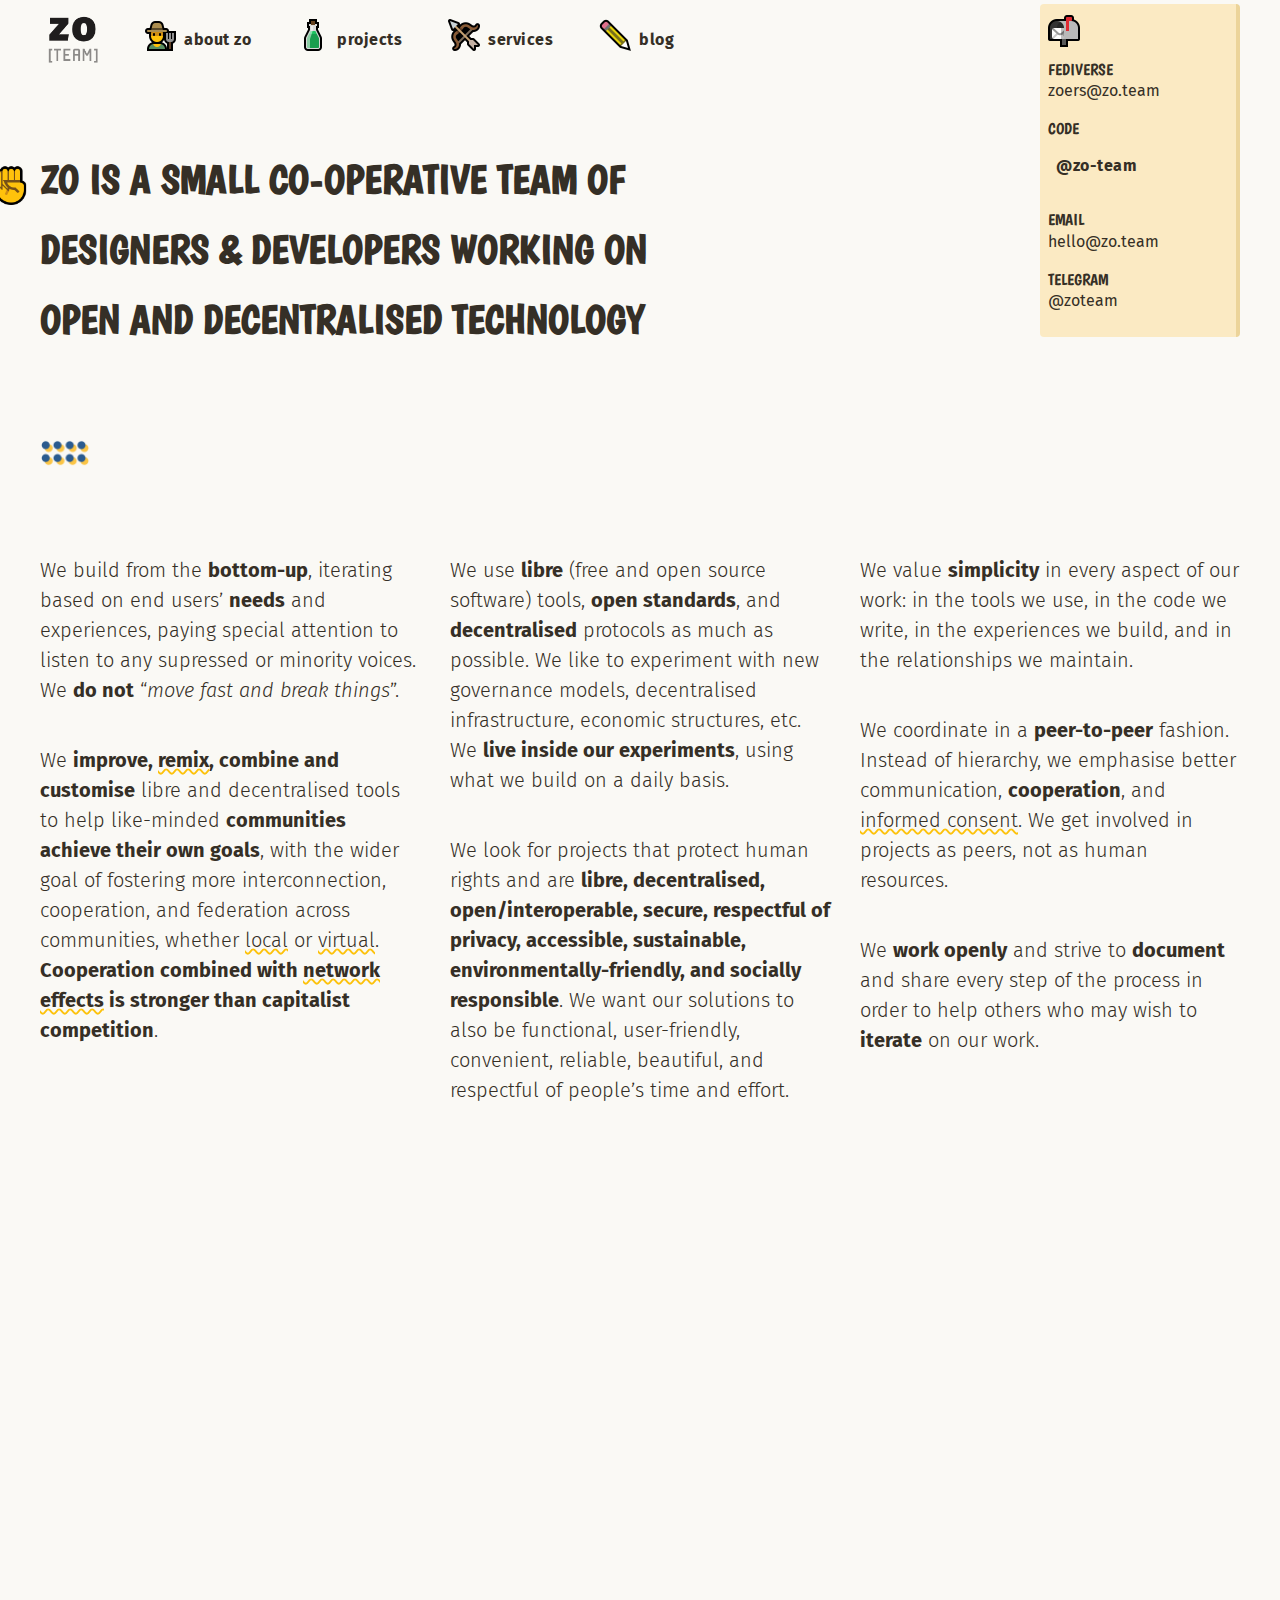
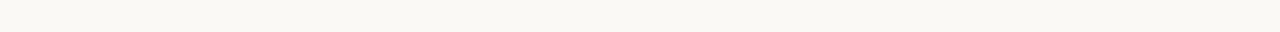
==== index.html @ 7abd65d4 "Site update" ====
<!doctype html> <head> <meta charset=utf-8> <meta content="width=device-width,initial-scale=1" name=viewport> <meta content=#333333 name=theme-color> <base href=/ > <link href=global.css rel=stylesheet> <link href=manifest.json rel=manifest> <link href=favicon.png rel=icon type=image/png> <link href="https://fonts.googleapis.com/css?family=Boogaloo&display=swap" rel=stylesheet> <link href="https://fonts.googleapis.com/css?family=Fira+Sans:400,500,700,900&display=swap" rel=stylesheet> <link href=client/main.1859973810.css rel=stylesheet><link href=client/index.71af20ab.css rel=stylesheet> <noscript id=sapper-head-start></noscript><title>zo</title><noscript id=sapper-head-end></noscript> </head> <body> <div id=sapper> <nav class=svelte-1loqx05> <ul class=svelte-1loqx05> <li class=svelte-1loqx05><a class="svelte-1loqx05 logo" href=.><img alt="zo logo" class=svelte-1loqx05 src=logo.png></a></li> <li class=svelte-1loqx05> <a class=svelte-1loqx05 href=about> <span class="svelte-1loqx05 icon"><img alt=about class=svelte-1loqx05 src=farmer.png></span>about zo</a> </li> <li class=svelte-1loqx05> <a class=svelte-1loqx05 href=projects> <span class="svelte-1loqx05 icon"><img alt=projects class=svelte-1loqx05 src=potion.png></span>projects</a> </li> <li class=svelte-1loqx05> <a class=svelte-1loqx05 href=services> <span class="svelte-1loqx05 icon"><img alt=services class=svelte-1loqx05 src=arrow.png></span>services</a> </li> <li class=svelte-1loqx05> <a class=svelte-1loqx05 href=blog rel=prefetch> <span class="svelte-1loqx05 icon"><img alt=blog class=svelte-1loqx05 src=pencil.png></span>blog</a> </li> </ul> <div class="svelte-1loqx05 contacts"> <span class="svelte-1loqx05 icon"><img alt=contacts class=svelte-1loqx05 src=mailbox.png></span> <ul class=svelte-1loqx05> <li class=svelte-1loqx05><h5 class=svelte-1loqx05>Fediverse</h5> <b>zoers@zo.team</b></li> <li class=svelte-1loqx05> <h5 class=svelte-1loqx05>code</h5> <b><a class=svelte-1loqx05 href=https://gitlab.com/zo-team>@zo-team</a></b> </li> <li class=svelte-1loqx05><h5 class=svelte-1loqx05>email</h5> <b>hello@zo.team</b></li> <li class=svelte-1loqx05><h5 class=svelte-1loqx05>telegram</h5> <b>@zoteam</b></li> </ul> </div> </nav> <main class=svelte-92lrbf> <section class="svelte-ui4ddt hero"> <span class="svelte-ui4ddt icon"> <img alt=union class=svelte-ui4ddt src=union.png> </span> <div class=tagline> <h1 class=svelte-ui4ddt>ZO is a small co-operative team of designers & developers working on open and decentralised technology</h1> <img alt=divider class="svelte-ui4ddt divider" src=points.png> </div> </section> <section class="svelte-ui4ddt about"> <div class="svelte-ui4ddt about_text"> <p class=svelte-ui4ddt>We build from the <strong class=svelte-ui4ddt>bottom-up</strong>, iterating based on end users’ <strong class=svelte-ui4ddt>needs</strong> and experiences, paying special attention to listen to any supressed or minority voices. We <strong class=svelte-ui4ddt>do not</strong> “<em>move fast and break things</em>”.</p> <p class=svelte-ui4ddt>We <strong class=svelte-ui4ddt>improve, <a class=svelte-ui4ddt href=https://en.wikipedia.org/wiki/Remix_culture rel=noopener target=_blank>remix</a>, combine and customise</strong> libre and decentralised tools to help like-minded <strong class=svelte-ui4ddt>communities achieve their own goals</strong>, with the wider goal of fostering more interconnection, cooperation, and federation across communities, whether <a class=svelte-ui4ddt href=https://en.wikipedia.org/wiki/Communalism rel=noopener target=_blank>local</a> or <a class=svelte-ui4ddt href=https://activitypub.rocks/ rel=noopener target=_blank>virtual</a>. <strong class=svelte-ui4ddt>Cooperation combined with <a class=svelte-ui4ddt href=https://en.wikipedia.org/wiki/Network_effect rel=noopener target=_blank>network effects</a> is stronger than capitalist competition</strong>.</p> <p class=svelte-ui4ddt>We use <strong class=svelte-ui4ddt>libre</strong> (free and open source software) tools, <strong class=svelte-ui4ddt>open standards</strong>, and <strong class=svelte-ui4ddt>decentralised</strong> protocols as much as possible. We like to experiment with new governance models, decentralised infrastructure, economic structures, etc. We <strong class=svelte-ui4ddt>live inside our experiments</strong>, using what we build on a daily basis.</p> <p class=svelte-ui4ddt>We look for projects that protect human rights and are <strong class=svelte-ui4ddt>libre, decentralised, open/interoperable, secure, respectful of privacy, accessible, sustainable, environmentally-friendly, and socially responsible</strong>. We want our solutions to also be functional, user-friendly, convenient, reliable, beautiful, and respectful of people’s time and effort.</p> <p class=svelte-ui4ddt>We value <strong class=svelte-ui4ddt>simplicity</strong> in every aspect of our work: in the tools we use, in the code we write, in the experiences we build, and in the relationships we maintain.</p> <p class=svelte-ui4ddt>We coordinate in a <strong class=svelte-ui4ddt>peer-to-peer</strong> fashion. Instead of hierarchy, we emphasise better communication, <strong class=svelte-ui4ddt>cooperation</strong>, and <a class=svelte-ui4ddt href=https://en.wikipedia.org/wiki/Sociocracy#Consent_governs_policy_decision_making_(principle_1) rel=noopener target=_blank>informed consent</a>. We get involved in projects as peers, not as human resources.</p> <p class=svelte-ui4ddt>We <strong class=svelte-ui4ddt>work openly</strong> and strive to <strong class=svelte-ui4ddt>document</strong> and share every step of the process in order to help others who may wish to <strong class=svelte-ui4ddt>iterate</strong> on our work.</p> </div> </section> <section> <iframe data-layers=1,2,3 data-stack-embed=true data-theme=light frameborder=0 height=500 src="https://embed.stackshare.io/stacks/embed/b2543fb22125c464941fa349e43a32?theme=light" width=100%> </iframe> </section> </main></div> <script>__SAPPER__={baseUrl:"",preloaded:[void 0,{}]};if('serviceWorker' in navigator)navigator.serviceWorker.register('/service-worker.js');(function(){try{eval("async function x(){}");var main="/client/client.d5004e6f.js"}catch(e){main="/client/legacy/client.b294ee04.js"};var s=document.createElement("script");try{new Function("if(0)import('')")();s.src=main;s.type="module";s.crossOrigin="use-credentials";}catch(e){s.src="/client/shimport@1.0.1.js";s.setAttribute("data-main",main);}document.head.appendChild(s);}());</script>
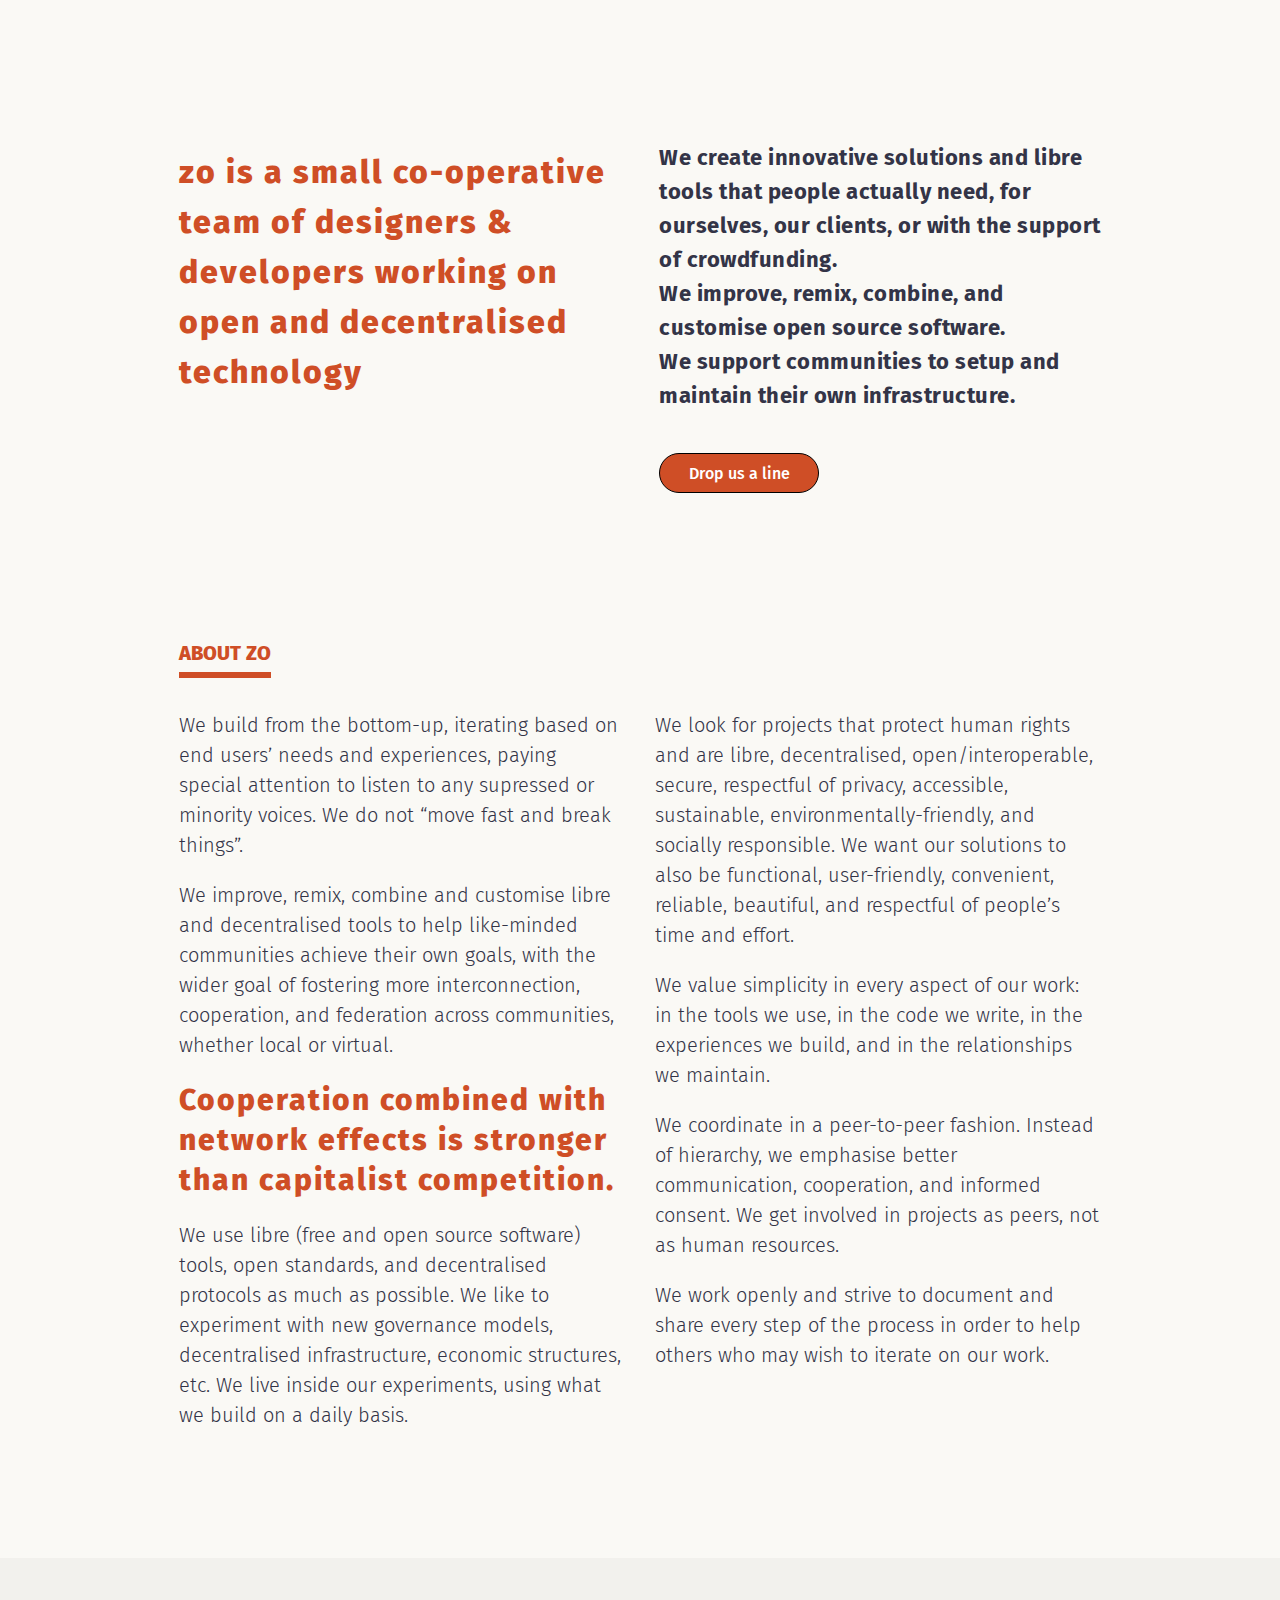
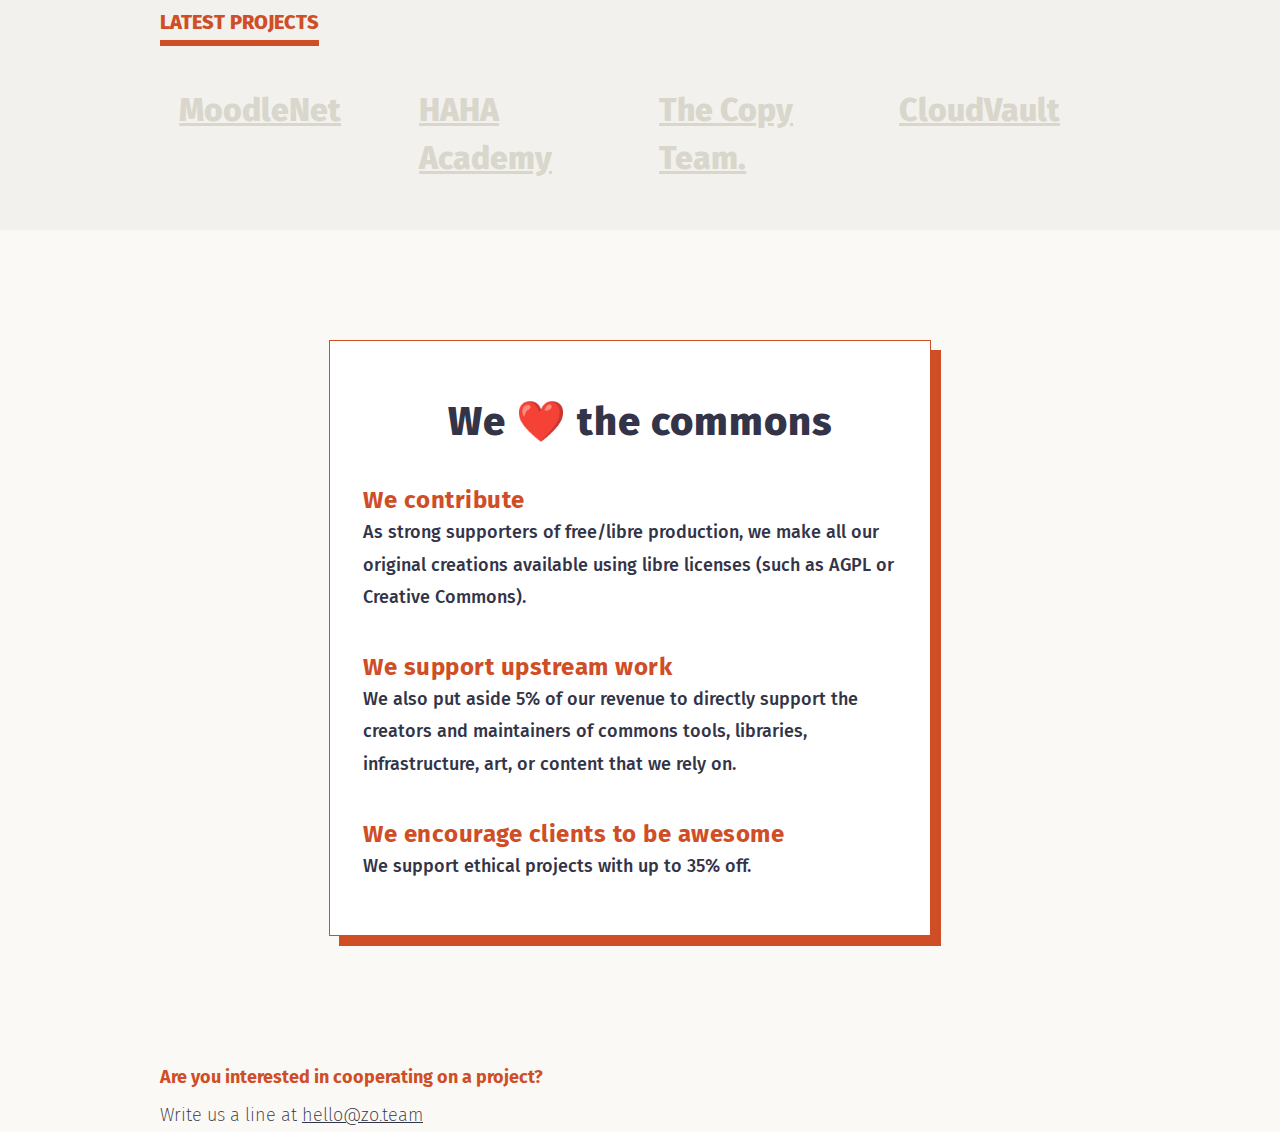
==== commit e4275d61: "Site update" ====
--- a/index.html
+++ b/index.html
@@ -1 +1 @@
-<!doctype html> <head> <meta charset=utf-8> <meta content="width=device-width,initial-scale=1" name=viewport> <meta content=#333333 name=theme-color> <base href=/ > <link href=global.css rel=stylesheet> <link href=manifest.json rel=manifest> <link href=favicon.png rel=icon type=image/png> <link href="https://fonts.googleapis.com/css?family=Boogaloo&display=swap" rel=stylesheet> <link href="https://fonts.googleapis.com/css?family=Fira+Sans:400,500,700,900&display=swap" rel=stylesheet> <link href=client/main.1859973810.css rel=stylesheet><link href=client/index.71af20ab.css rel=stylesheet> <noscript id=sapper-head-start></noscript><title>zo</title><noscript id=sapper-head-end></noscript> </head> <body> <div id=sapper> <nav class=svelte-1loqx05> <ul class=svelte-1loqx05> <li class=svelte-1loqx05><a class="svelte-1loqx05 logo" href=.><img alt="zo logo" class=svelte-1loqx05 src=logo.png></a></li> <li class=svelte-1loqx05> <a class=svelte-1loqx05 href=about> <span class="svelte-1loqx05 icon"><img alt=about class=svelte-1loqx05 src=farmer.png></span>about zo</a> </li> <li class=svelte-1loqx05> <a class=svelte-1loqx05 href=projects> <span class="svelte-1loqx05 icon"><img alt=projects class=svelte-1loqx05 src=potion.png></span>projects</a> </li> <li class=svelte-1loqx05> <a class=svelte-1loqx05 href=services> <span class="svelte-1loqx05 icon"><img alt=services class=svelte-1loqx05 src=arrow.png></span>services</a> </li> <li class=svelte-1loqx05> <a class=svelte-1loqx05 href=blog rel=prefetch> <span class="svelte-1loqx05 icon"><img alt=blog class=svelte-1loqx05 src=pencil.png></span>blog</a> </li> </ul> <div class="svelte-1loqx05 contacts"> <span class="svelte-1loqx05 icon"><img alt=contacts class=svelte-1loqx05 src=mailbox.png></span> <ul class=svelte-1loqx05> <li class=svelte-1loqx05><h5 class=svelte-1loqx05>Fediverse</h5> <b>zoers@zo.team</b></li> <li class=svelte-1loqx05> <h5 class=svelte-1loqx05>code</h5> <b><a class=svelte-1loqx05 href=https://gitlab.com/zo-team>@zo-team</a></b> </li> <li class=svelte-1loqx05><h5 class=svelte-1loqx05>email</h5> <b>hello@zo.team</b></li> <li class=svelte-1loqx05><h5 class=svelte-1loqx05>telegram</h5> <b>@zoteam</b></li> </ul> </div> </nav> <main class=svelte-92lrbf> <section class="svelte-ui4ddt hero"> <span class="svelte-ui4ddt icon"> <img alt=union class=svelte-ui4ddt src=union.png> </span> <div class=tagline> <h1 class=svelte-ui4ddt>ZO is a small co-operative team of designers & developers working on open and decentralised technology</h1> <img alt=divider class="svelte-ui4ddt divider" src=points.png> </div> </section> <section class="svelte-ui4ddt about"> <div class="svelte-ui4ddt about_text"> <p class=svelte-ui4ddt>We build from the <strong class=svelte-ui4ddt>bottom-up</strong>, iterating based on end users’ <strong class=svelte-ui4ddt>needs</strong> and experiences, paying special attention to listen to any supressed or minority voices. We <strong class=svelte-ui4ddt>do not</strong> “<em>move fast and break things</em>”.</p> <p class=svelte-ui4ddt>We <strong class=svelte-ui4ddt>improve, <a class=svelte-ui4ddt href=https://en.wikipedia.org/wiki/Remix_culture rel=noopener target=_blank>remix</a>, combine and customise</strong> libre and decentralised tools to help like-minded <strong class=svelte-ui4ddt>communities achieve their own goals</strong>, with the wider goal of fostering more interconnection, cooperation, and federation across communities, whether <a class=svelte-ui4ddt href=https://en.wikipedia.org/wiki/Communalism rel=noopener target=_blank>local</a> or <a class=svelte-ui4ddt href=https://activitypub.rocks/ rel=noopener target=_blank>virtual</a>. <strong class=svelte-ui4ddt>Cooperation combined with <a class=svelte-ui4ddt href=https://en.wikipedia.org/wiki/Network_effect rel=noopener target=_blank>network effects</a> is stronger than capitalist competition</strong>.</p> <p class=svelte-ui4ddt>We use <strong class=svelte-ui4ddt>libre</strong> (free and open source software) tools, <strong class=svelte-ui4ddt>open standards</strong>, and <strong class=svelte-ui4ddt>decentralised</strong> protocols as much as possible. We like to experiment with new governance models, decentralised infrastructure, economic structures, etc. We <strong class=svelte-ui4ddt>live inside our experiments</strong>, using what we build on a daily basis.</p> <p class=svelte-ui4ddt>We look for projects that protect human rights and are <strong class=svelte-ui4ddt>libre, decentralised, open/interoperable, secure, respectful of privacy, accessible, sustainable, environmentally-friendly, and socially responsible</strong>. We want our solutions to also be functional, user-friendly, convenient, reliable, beautiful, and respectful of people’s time and effort.</p> <p class=svelte-ui4ddt>We value <strong class=svelte-ui4ddt>simplicity</strong> in every aspect of our work: in the tools we use, in the code we write, in the experiences we build, and in the relationships we maintain.</p> <p class=svelte-ui4ddt>We coordinate in a <strong class=svelte-ui4ddt>peer-to-peer</strong> fashion. Instead of hierarchy, we emphasise better communication, <strong class=svelte-ui4ddt>cooperation</strong>, and <a class=svelte-ui4ddt href=https://en.wikipedia.org/wiki/Sociocracy#Consent_governs_policy_decision_making_(principle_1) rel=noopener target=_blank>informed consent</a>. We get involved in projects as peers, not as human resources.</p> <p class=svelte-ui4ddt>We <strong class=svelte-ui4ddt>work openly</strong> and strive to <strong class=svelte-ui4ddt>document</strong> and share every step of the process in order to help others who may wish to <strong class=svelte-ui4ddt>iterate</strong> on our work.</p> </div> </section> <section> <iframe data-layers=1,2,3 data-stack-embed=true data-theme=light frameborder=0 height=500 src="https://embed.stackshare.io/stacks/embed/b2543fb22125c464941fa349e43a32?theme=light" width=100%> </iframe> </section> </main></div> <script>__SAPPER__={baseUrl:"",preloaded:[void 0,{}]};if('serviceWorker' in navigator)navigator.serviceWorker.register('/service-worker.js');(function(){try{eval("async function x(){}");var main="/client/client.d5004e6f.js"}catch(e){main="/client/legacy/client.b294ee04.js"};var s=document.createElement("script");try{new Function("if(0)import('')")();s.src=main;s.type="module";s.crossOrigin="use-credentials";}catch(e){s.src="/client/shimport@1.0.1.js";s.setAttribute("data-main",main);}document.head.appendChild(s);}());</script> +<!doctype html> <head> <meta charset=utf-8> <meta content="width=device-width,initial-scale=1" name=viewport> <meta content=#333333 name=theme-color> <base href=/ > <link href=global.css rel=stylesheet> <link href=simple-grid.min.css rel=stylesheet> <link href=manifest.json rel=manifest> <link href=favicon.png rel=icon type=image/png> <link href="https://fonts.googleapis.com/css?family=Fira+Sans:400,500,700,900&display=swap" rel=stylesheet> <link href=client/main.4041294692.css rel=stylesheet><link href=client/index.27600cc1.css rel=stylesheet> <noscript id=sapper-head-start></noscript><title>zo</title><noscript id=sapper-head-end></noscript> </head> <body> <div id=sapper> <main class=svelte-92lrbf> <div class=container> <div class="row hero svelte-a11m2b"> <div class=col-6> <h1 class=svelte-a11m2b>zo is a small co-operative team of designers & developers working on open and decentralised technology</h1> </div> <div class=col-6> <h2 class=svelte-a11m2b>We create innovative solutions and libre tools that people actually need, for ourselves, our clients, or with the support of crowdfunding. <br> We improve, remix, combine, and customise open source software.<br> We support communities to setup and maintain their own infrastructure.</h2> <a class=svelte-a11m2b href=#footer target=blank>Drop us a line</a> </div> </div> <div class="svelte-uizthc about row"> <div class=col-12> <h4 class=svelte-uizthc>About zo</h4> <div class="svelte-uizthc about_text"> <p class=svelte-uizthc>We build from the bottom-up, iterating based on end users’ needs and experiences, paying special attention to listen to any supressed or minority voices. We do not “move fast and break things”. <p class=svelte-uizthc></p> <p class=svelte-uizthc>We improve, remix, combine and customise libre and decentralised tools to help like-minded communities achieve their own goals, with the wider goal of fostering more interconnection, cooperation, and federation across communities, whether local or virtual.</p> <strong class=svelte-uizthc>Cooperation combined with network effects is stronger than capitalist competition.</strong> <p class=svelte-uizthc>We use libre (free and open source software) tools, open standards, and decentralised protocols as much as possible. We like to experiment with new governance models, decentralised infrastructure, economic structures, etc. We live inside our experiments, using what we build on a daily basis.</p> <p class=svelte-uizthc>We look for projects that protect human rights and are libre, decentralised, open/interoperable, secure, respectful of privacy, accessible, sustainable, environmentally-friendly, and socially responsible. We want our solutions to also be functional, user-friendly, convenient, reliable, beautiful, and respectful of people’s time and effort.</p> <p class=svelte-uizthc>We value simplicity in every aspect of our work: in the tools we use, in the code we write, in the experiences we build, and in the relationships we maintain.</p> <p class=svelte-uizthc>We coordinate in a peer-to-peer fashion. Instead of hierarchy, we emphasise better communication, cooperation, and informed consent. We get involved in projects as peers, not as human resources.</p> <p class=svelte-uizthc>We work openly and strive to document and share every step of the process in order to help others who may wish to iterate on our work.</p> </div> </div> </div> </div> <div class="svelte-1s9mdju showcase"> <div class=container> <div class="row collapsed"> <h4 class=svelte-1s9mdju>Latest projects</h4> <div class=row> <div class="col-3 col-6-sm"><a class=svelte-1s9mdju href=https://new.moodle.net/ target=blank>MoodleNet</a></div> <div class="col-3 col-6-sm"><a class=svelte-1s9mdju href=https://haha.academy/ target=blank>HAHA Academy</a></div> <div class="col-3 col-6-sm"><a class=svelte-1s9mdju href=https://thecopy.team/ target=blank>The Copy Team.</a></div> <div class="col-3 col-6-sm"><a class=svelte-1s9mdju href=https://cloudvault.me/ target=blank>CloudVault</a></div> </div> </div> </div> </div> <div class=container> <div class="svelte-1hxh9yp love row"> <div class="svelte-1hxh9yp centered col-8"> <div class="svelte-1hxh9yp board"> <h2 class=svelte-1hxh9yp>We ❤️ the commons</h2> <div class="svelte-1hxh9yp contribute"> <h3 class=svelte-1hxh9yp>We contribute</h3> <p class=svelte-1hxh9yp>As strong supporters of free/libre production, we make all our original creations available using libre licenses (such as AGPL or Creative Commons).</p> <h3 class=svelte-1hxh9yp>We support upstream work</h3> <p class=svelte-1hxh9yp>We also put aside 5% of our revenue to directly support the creators and maintainers of commons tools, libraries, infrastructure, art, or content that we rely on.</p> <h3 class=svelte-1hxh9yp>We encourage clients to be awesome</h3> <p class=svelte-1hxh9yp>We support ethical projects with up to 35% off.</p> </div> </div> </div> </div> <div class="svelte-14q6k76 footer" id=footer> <div class=row> <h3 class=svelte-14q6k76>Are you interested in cooperating on a project?</h3> <p class=svelte-14q6k76>Write us a line at <u>hello@zo.team</u></p> </div> </div> </div> </main></div> <script>__SAPPER__={baseUrl:"",preloaded:[void 0,{}]};if('serviceWorker' in navigator)navigator.serviceWorker.register('/service-worker.js');(function(){try{eval("async function x(){}");var main="/client/client.b675b71f.js"}catch(e){main="/client/legacy/client.925f2b74.js"};var s=document.createElement("script");try{new Function("if(0)import('')")();s.src=main;s.type="module";s.crossOrigin="use-credentials";}catch(e){s.src="/client/shimport@1.0.1.js";s.setAttribute("data-main",main);}document.head.appendChild(s);}());</script> 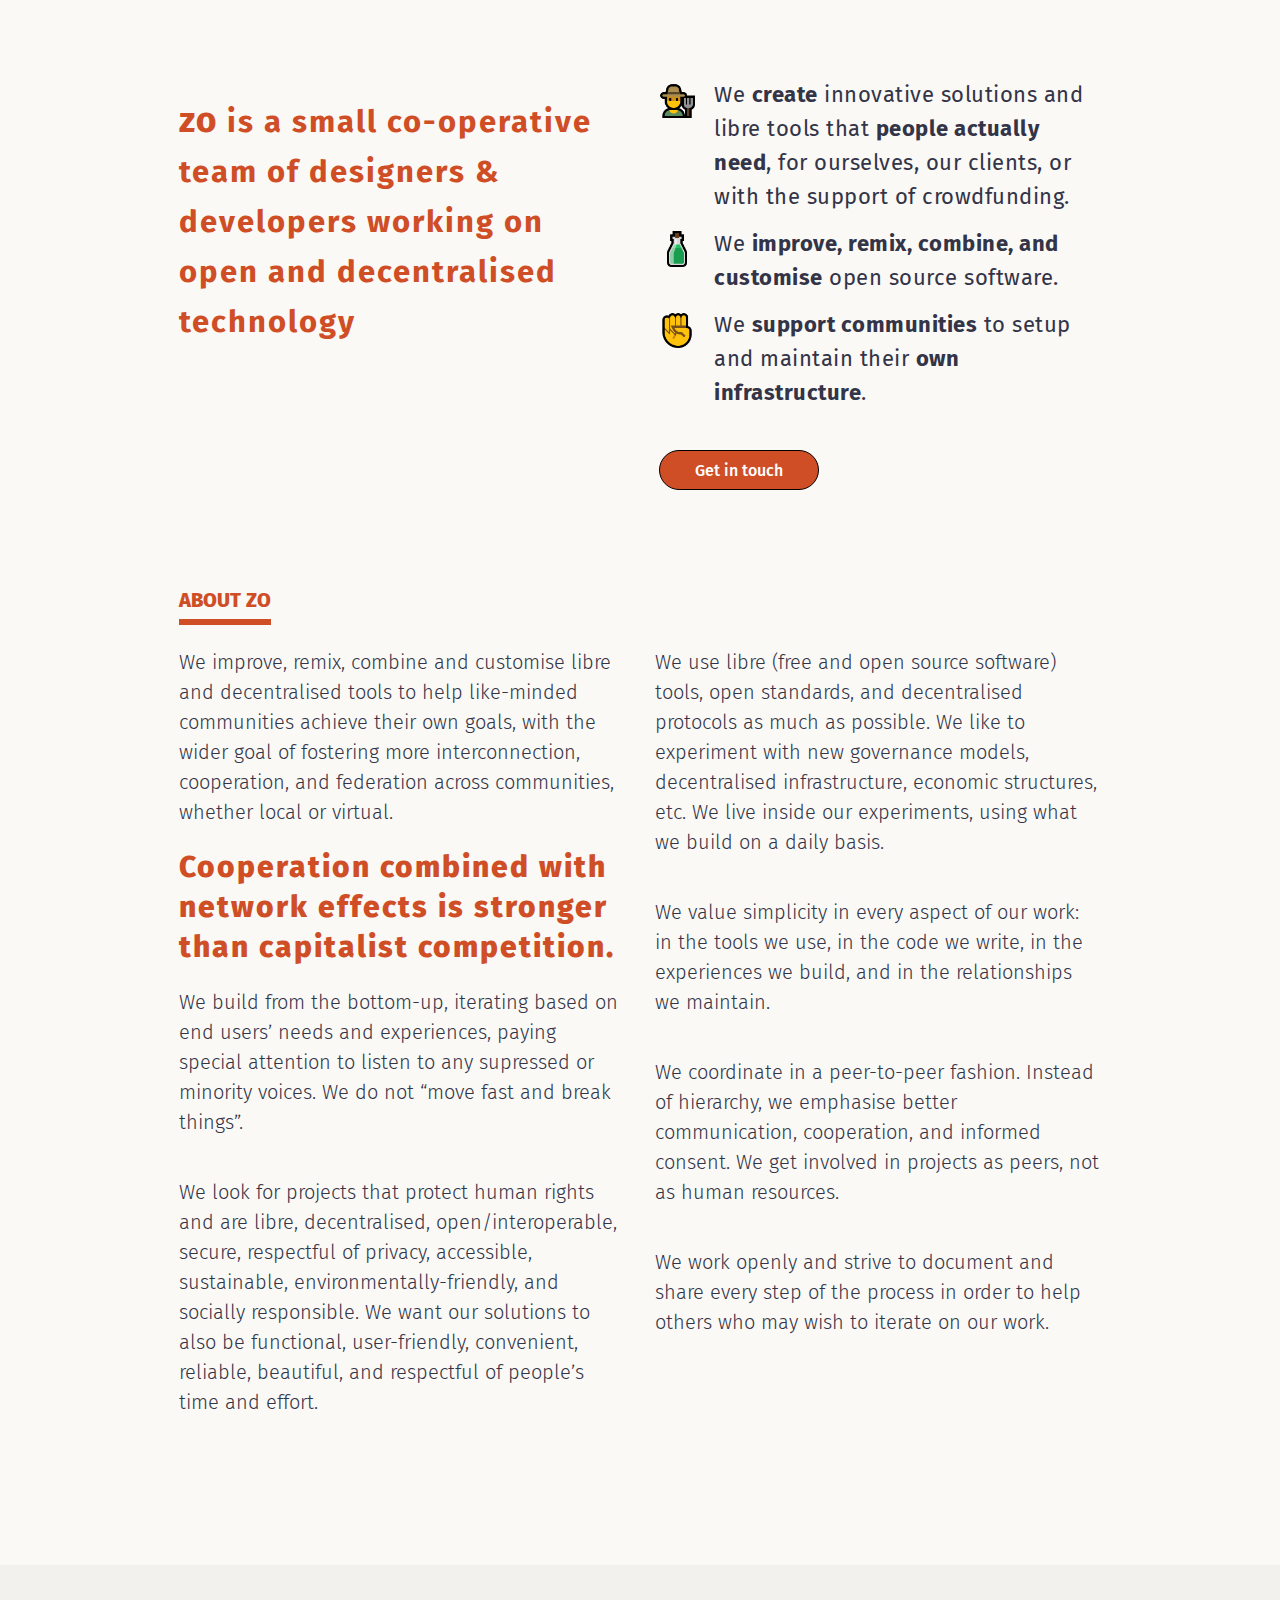
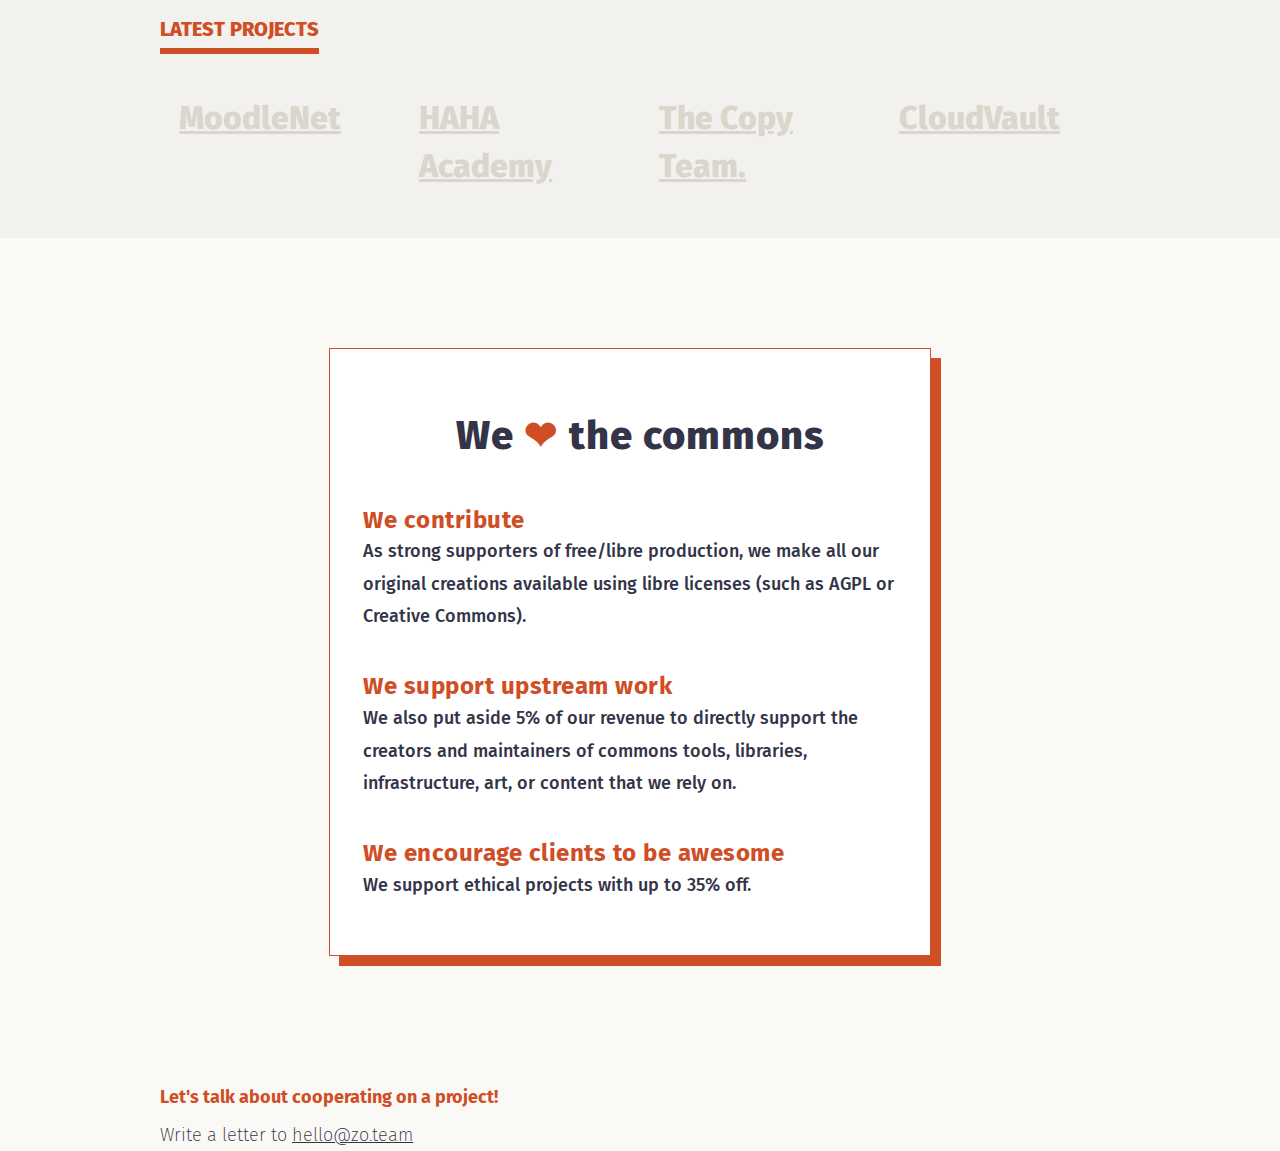
==== commit 7862785c: "Site update" ====
--- a/index.html
+++ b/index.html
@@ -1 +1 @@
-<!doctype html> <head> <meta charset=utf-8> <meta content="width=device-width,initial-scale=1" name=viewport> <meta content=#333333 name=theme-color> <base href=/ > <link href=global.css rel=stylesheet> <link href=simple-grid.min.css rel=stylesheet> <link href=manifest.json rel=manifest> <link href=favicon.png rel=icon type=image/png> <link href="https://fonts.googleapis.com/css?family=Fira+Sans:400,500,700,900&display=swap" rel=stylesheet> <link href=client/main.4041294692.css rel=stylesheet><link href=client/index.27600cc1.css rel=stylesheet> <noscript id=sapper-head-start></noscript><title>zo</title><noscript id=sapper-head-end></noscript> </head> <body> <div id=sapper> <main class=svelte-92lrbf> <div class=container> <div class="row hero svelte-a11m2b"> <div class=col-6> <h1 class=svelte-a11m2b>zo is a small co-operative team of designers & developers working on open and decentralised technology</h1> </div> <div class=col-6> <h2 class=svelte-a11m2b>We create innovative solutions and libre tools that people actually need, for ourselves, our clients, or with the support of crowdfunding. <br> We improve, remix, combine, and customise open source software.<br> We support communities to setup and maintain their own infrastructure.</h2> <a class=svelte-a11m2b href=#footer target=blank>Drop us a line</a> </div> </div> <div class="svelte-uizthc about row"> <div class=col-12> <h4 class=svelte-uizthc>About zo</h4> <div class="svelte-uizthc about_text"> <p class=svelte-uizthc>We build from the bottom-up, iterating based on end users’ needs and experiences, paying special attention to listen to any supressed or minority voices. We do not “move fast and break things”. <p class=svelte-uizthc></p> <p class=svelte-uizthc>We improve, remix, combine and customise libre and decentralised tools to help like-minded communities achieve their own goals, with the wider goal of fostering more interconnection, cooperation, and federation across communities, whether local or virtual.</p> <strong class=svelte-uizthc>Cooperation combined with network effects is stronger than capitalist competition.</strong> <p class=svelte-uizthc>We use libre (free and open source software) tools, open standards, and decentralised protocols as much as possible. We like to experiment with new governance models, decentralised infrastructure, economic structures, etc. We live inside our experiments, using what we build on a daily basis.</p> <p class=svelte-uizthc>We look for projects that protect human rights and are libre, decentralised, open/interoperable, secure, respectful of privacy, accessible, sustainable, environmentally-friendly, and socially responsible. We want our solutions to also be functional, user-friendly, convenient, reliable, beautiful, and respectful of people’s time and effort.</p> <p class=svelte-uizthc>We value simplicity in every aspect of our work: in the tools we use, in the code we write, in the experiences we build, and in the relationships we maintain.</p> <p class=svelte-uizthc>We coordinate in a peer-to-peer fashion. Instead of hierarchy, we emphasise better communication, cooperation, and informed consent. We get involved in projects as peers, not as human resources.</p> <p class=svelte-uizthc>We work openly and strive to document and share every step of the process in order to help others who may wish to iterate on our work.</p> </div> </div> </div> </div> <div class="svelte-1s9mdju showcase"> <div class=container> <div class="row collapsed"> <h4 class=svelte-1s9mdju>Latest projects</h4> <div class=row> <div class="col-3 col-6-sm"><a class=svelte-1s9mdju href=https://new.moodle.net/ target=blank>MoodleNet</a></div> <div class="col-3 col-6-sm"><a class=svelte-1s9mdju href=https://haha.academy/ target=blank>HAHA Academy</a></div> <div class="col-3 col-6-sm"><a class=svelte-1s9mdju href=https://thecopy.team/ target=blank>The Copy Team.</a></div> <div class="col-3 col-6-sm"><a class=svelte-1s9mdju href=https://cloudvault.me/ target=blank>CloudVault</a></div> </div> </div> </div> </div> <div class=container> <div class="svelte-1hxh9yp love row"> <div class="svelte-1hxh9yp centered col-8"> <div class="svelte-1hxh9yp board"> <h2 class=svelte-1hxh9yp>We ❤️ the commons</h2> <div class="svelte-1hxh9yp contribute"> <h3 class=svelte-1hxh9yp>We contribute</h3> <p class=svelte-1hxh9yp>As strong supporters of free/libre production, we make all our original creations available using libre licenses (such as AGPL or Creative Commons).</p> <h3 class=svelte-1hxh9yp>We support upstream work</h3> <p class=svelte-1hxh9yp>We also put aside 5% of our revenue to directly support the creators and maintainers of commons tools, libraries, infrastructure, art, or content that we rely on.</p> <h3 class=svelte-1hxh9yp>We encourage clients to be awesome</h3> <p class=svelte-1hxh9yp>We support ethical projects with up to 35% off.</p> </div> </div> </div> </div> <div class="svelte-14q6k76 footer" id=footer> <div class=row> <h3 class=svelte-14q6k76>Are you interested in cooperating on a project?</h3> <p class=svelte-14q6k76>Write us a line at <u>hello@zo.team</u></p> </div> </div> </div> </main></div> <script>__SAPPER__={baseUrl:"",preloaded:[void 0,{}]};if('serviceWorker' in navigator)navigator.serviceWorker.register('/service-worker.js');(function(){try{eval("async function x(){}");var main="/client/client.b675b71f.js"}catch(e){main="/client/legacy/client.925f2b74.js"};var s=document.createElement("script");try{new Function("if(0)import('')")();s.src=main;s.type="module";s.crossOrigin="use-credentials";}catch(e){s.src="/client/shimport@1.0.1.js";s.setAttribute("data-main",main);}document.head.appendChild(s);}());</script> +<!doctype html> <head> <meta charset=utf-8> <meta content="width=device-width,initial-scale=1" name=viewport> <meta content=#333333 name=theme-color> <base href=/ > <link href=global.css rel=stylesheet> <link href=simple-grid.min.css rel=stylesheet> <link href=manifest.json rel=manifest> <link href=favicon.png rel=icon type=image/png> <link href="https://fonts.googleapis.com/css?family=Fira+Sans:400,500,700,900&display=swap" rel=stylesheet> <link href=client/main.4041294692.css rel=stylesheet><link href=client/footer.f8b0a5b6.css rel=stylesheet> <noscript id=sapper-head-start></noscript><title>ZO</title><noscript id=sapper-head-end></noscript> </head> <body> <div id=sapper> <main class=svelte-92lrbf> <div class=container> <div class="svelte-ggprhq hero row"> <div class=col-6> <h1 class=svelte-ggprhq><strong class=svelte-ggprhq>zo</strong> is a small co-operative team of designers & developers working on open and decentralised technology</h1> </div> <div class=col-6> <ul class=svelte-ggprhq> <li class=svelte-ggprhq> <h2 class=svelte-ggprhq>We <strong>create</strong> innovative solutions and libre tools that <strong>people actually need</strong>, for ourselves, our clients, or with the support of crowdfunding. </h2> </li> <li class=svelte-ggprhq> <h2 class=svelte-ggprhq>We <strong>improve, remix, combine, and customise</strong> open source software.</h2> </li> <li class=svelte-ggprhq> <h2 class=svelte-ggprhq>We <strong>support communities</strong> to setup and maintain their <strong>own infrastructure</strong>.</h2> </li> </ul> <a href=#footer class=svelte-ggprhq>Get in touch</a> </div> </div> <div class="svelte-130q53t about row"> <div class=col-12> <h4 class=svelte-130q53t>About zo</h4> <div class="svelte-130q53t about_text"> <p class=svelte-130q53t>We improve, remix, combine and customise libre and decentralised tools to help like-minded communities achieve their own goals, with the wider goal of fostering more interconnection, cooperation, and federation across communities, whether local or virtual.</p> <strong class=svelte-130q53t>Cooperation combined with network effects is stronger than capitalist competition.</strong> <p class=svelte-130q53t>We build from the bottom-up, iterating based on end users’ needs and experiences, paying special attention to listen to any supressed or minority voices. We do not “move fast and break things”. </p> <p class=svelte-130q53t>We look for projects that protect human rights and are libre, decentralised, open/interoperable, secure, respectful of privacy, accessible, sustainable, environmentally-friendly, and socially responsible. We want our solutions to also be functional, user-friendly, convenient, reliable, beautiful, and respectful of people’s time and effort.</p> <p class=svelte-130q53t>We use libre (free and open source software) tools, open standards, and decentralised protocols as much as possible. We like to experiment with new governance models, decentralised infrastructure, economic structures, etc. We live inside our experiments, using what we build on a daily basis.</p> <p class=svelte-130q53t>We value simplicity in every aspect of our work: in the tools we use, in the code we write, in the experiences we build, and in the relationships we maintain.</p> <p class=svelte-130q53t>We coordinate in a peer-to-peer fashion. Instead of hierarchy, we emphasise better communication, cooperation, and informed consent. We get involved in projects as peers, not as human resources.</p> <p class=svelte-130q53t>We work openly and strive to document and share every step of the process in order to help others who may wish to iterate on our work.</p> </div> </div> </div> </div> <div class="svelte-1s9mdju showcase"> <div class=container> <div class="row collapsed"> <h4 class=svelte-1s9mdju>Latest projects</h4> <div class=row> <div class="col-3 col-6-sm"><a href=https://new.moodle.net/ class=svelte-1s9mdju target=blank>MoodleNet</a></div> <div class="col-3 col-6-sm"><a href=https://haha.academy/ class=svelte-1s9mdju target=blank>HAHA Academy</a></div> <div class="col-3 col-6-sm"><a href=https://thecopy.team/ class=svelte-1s9mdju target=blank>The Copy Team.</a></div> <div class="col-3 col-6-sm"><a href=https://cloudvault.me/ class=svelte-1s9mdju target=blank>CloudVault</a></div> </div> </div> </div> </div> <div class=container> <div class="svelte-ddr6eu love row"> <div class="svelte-ddr6eu centered col-8"> <div class="svelte-ddr6eu board"> <h2 class=svelte-ddr6eu>We <strong class=svelte-ddr6eu>️️❤</strong> the commons</h2> <div class="svelte-ddr6eu contribute"> <h3 class=svelte-ddr6eu>We contribute</h3> <p class=svelte-ddr6eu>As strong supporters of free/libre production, we make all our original creations available using libre licenses (such as AGPL or Creative Commons).</p> <h3 class=svelte-ddr6eu>We support upstream work</h3> <p class=svelte-ddr6eu>We also put aside 5% of our revenue to directly support the creators and maintainers of commons tools, libraries, infrastructure, art, or content that we rely on.</p> <h3 class=svelte-ddr6eu>We encourage clients to be awesome</h3> <p class=svelte-ddr6eu>We support ethical projects with up to 35% off.</p> </div> </div> </div> </div> <div class="svelte-14q6k76 footer" id=footer> <div class=row> <h3 class=svelte-14q6k76>Let's talk about cooperating on a project!</h3> <p class=svelte-14q6k76>Write a letter to <a href=mailto:hello@zo.team>hello@zo.team</a></p> </div> </div> </div> </main></div> <script>__SAPPER__={baseUrl:"",preloaded:[void 0,{}]};if('serviceWorker' in navigator)navigator.serviceWorker.register('/service-worker.js');(function(){try{eval("async function x(){}");var main="/client/client.5af8cc81.js"}catch(e){main="/client/legacy/client.9136902f.js"};var s=document.createElement("script");try{new Function("if(0)import('')")();s.src=main;s.type="module";s.crossOrigin="use-credentials";}catch(e){s.src="/client/shimport@1.0.1.js";s.setAttribute("data-main",main);}document.head.appendChild(s);}());</script> 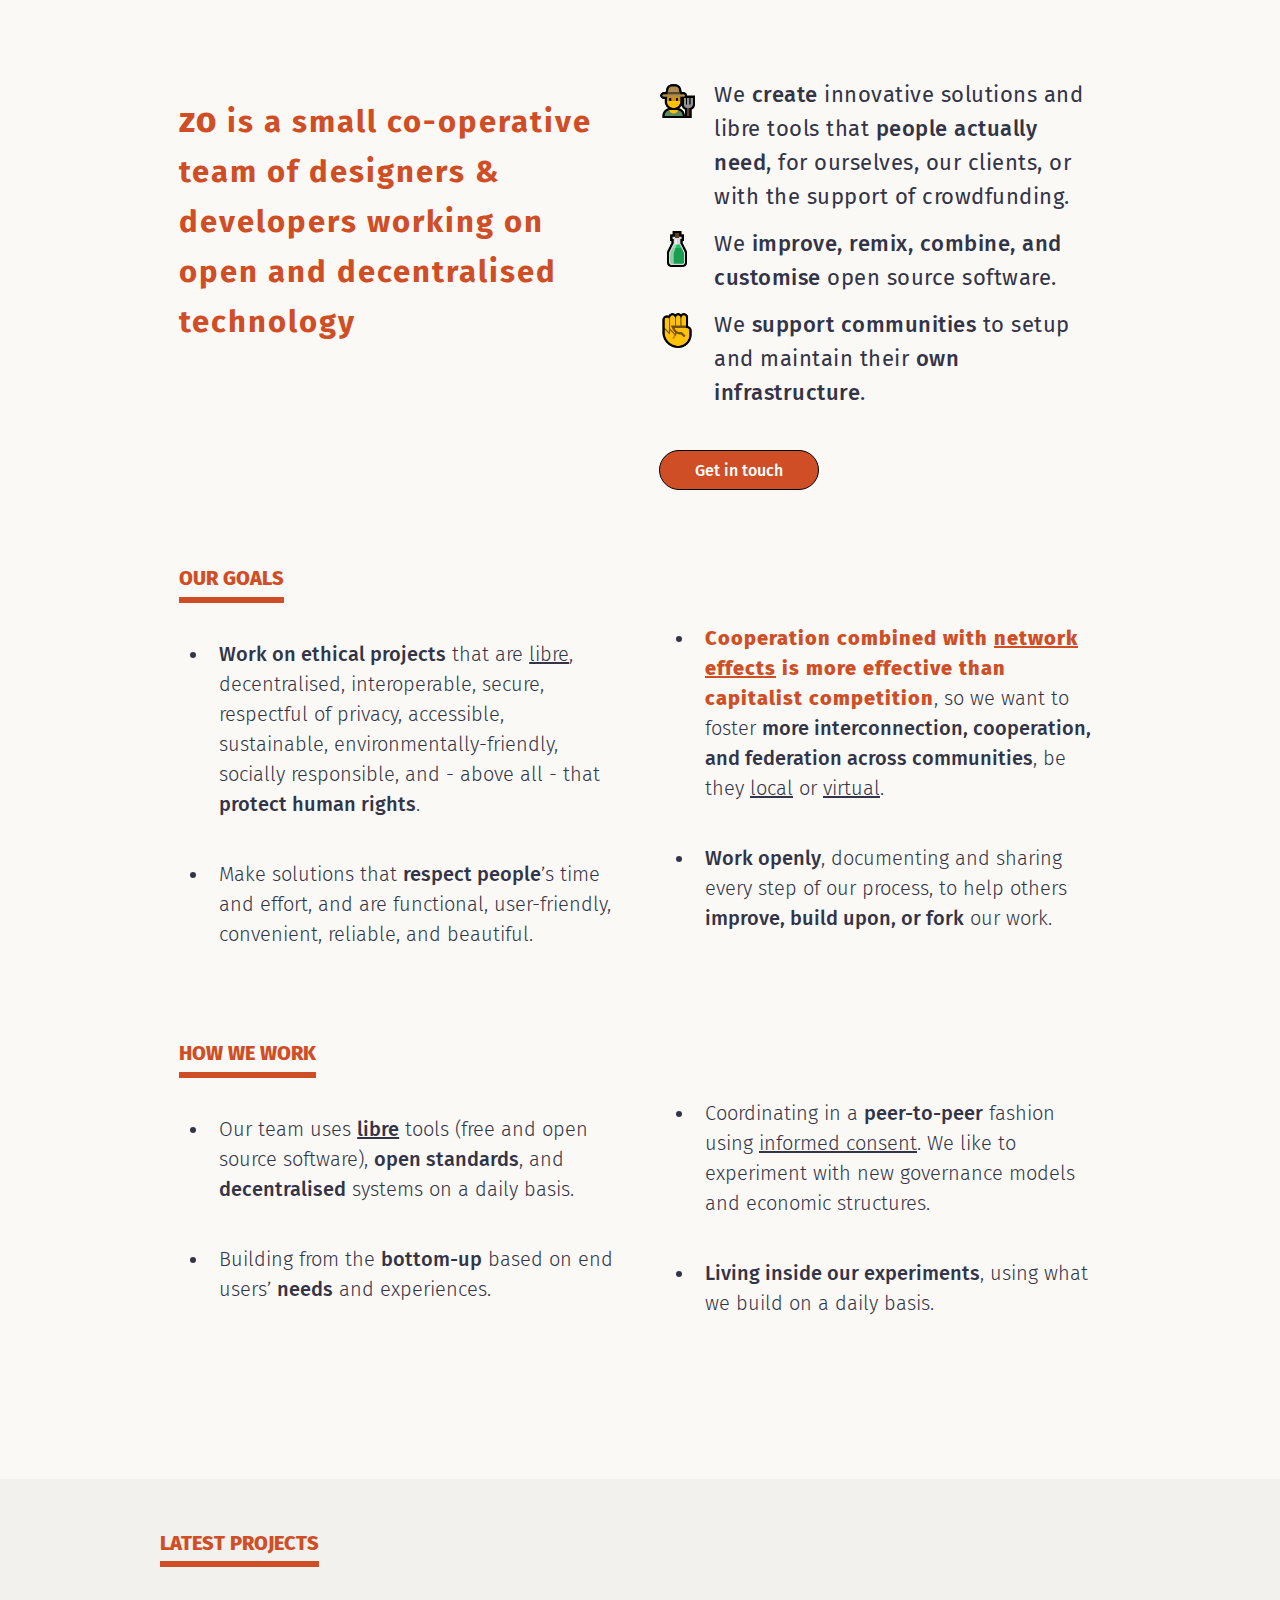
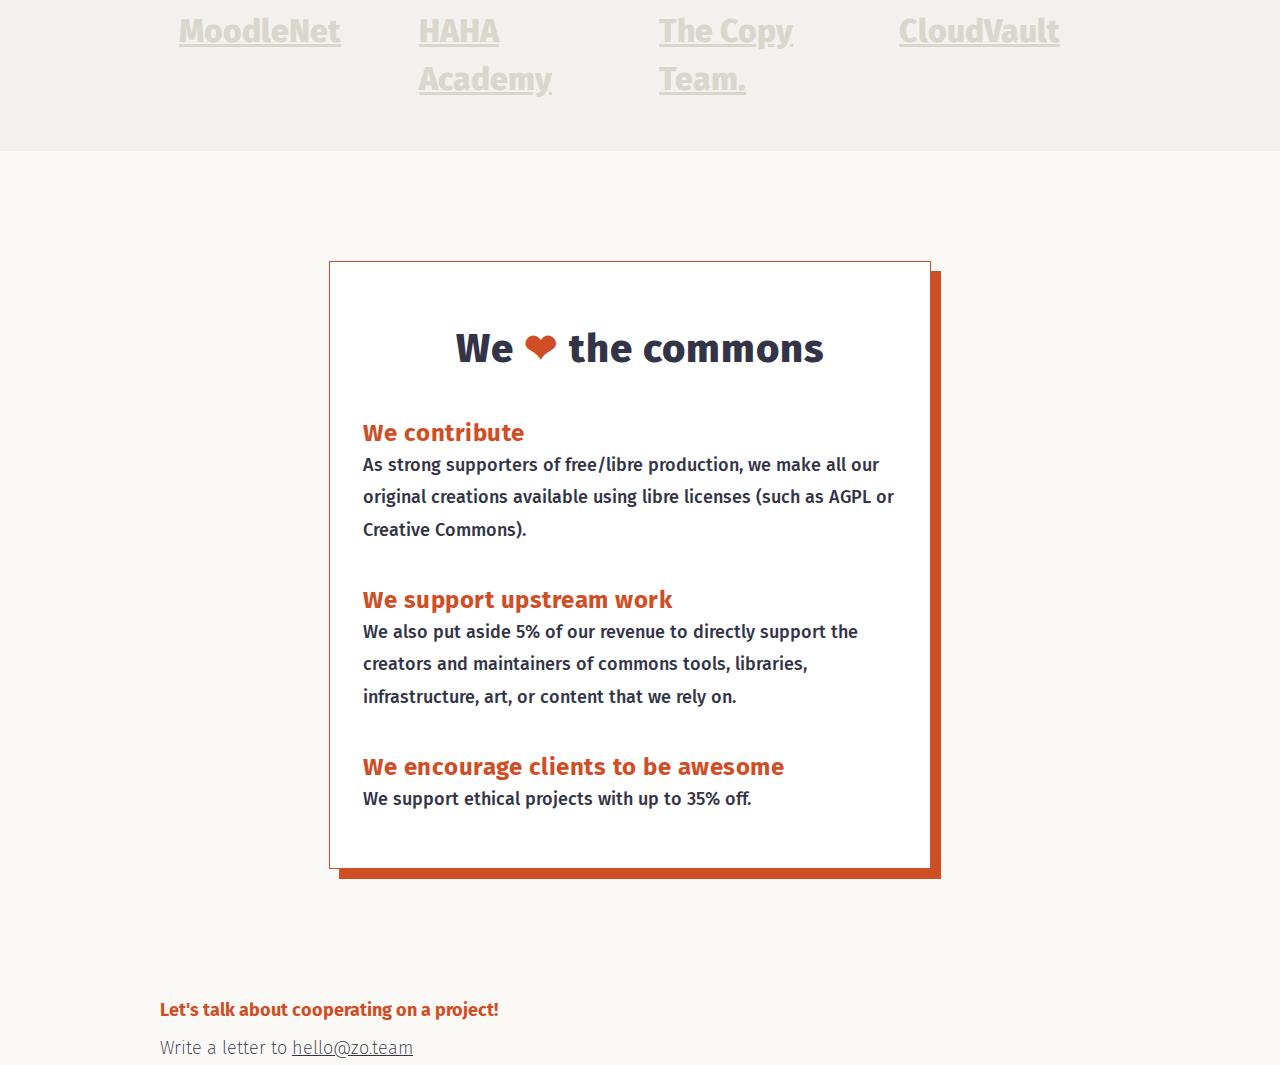
==== commit d00f0464: "Site update" ====
--- a/index.html
+++ b/index.html
@@ -1 +1 @@
-<!doctype html> <head> <meta charset=utf-8> <meta content="width=device-width,initial-scale=1" name=viewport> <meta content=#333333 name=theme-color> <base href=/ > <link href=global.css rel=stylesheet> <link href=simple-grid.min.css rel=stylesheet> <link href=manifest.json rel=manifest> <link href=favicon.png rel=icon type=image/png> <link href="https://fonts.googleapis.com/css?family=Fira+Sans:400,500,700,900&display=swap" rel=stylesheet> <link href=client/main.4041294692.css rel=stylesheet><link href=client/footer.f8b0a5b6.css rel=stylesheet> <noscript id=sapper-head-start></noscript><title>ZO</title><noscript id=sapper-head-end></noscript> </head> <body> <div id=sapper> <main class=svelte-92lrbf> <div class=container> <div class="svelte-ggprhq hero row"> <div class=col-6> <h1 class=svelte-ggprhq><strong class=svelte-ggprhq>zo</strong> is a small co-operative team of designers & developers working on open and decentralised technology</h1> </div> <div class=col-6> <ul class=svelte-ggprhq> <li class=svelte-ggprhq> <h2 class=svelte-ggprhq>We <strong>create</strong> innovative solutions and libre tools that <strong>people actually need</strong>, for ourselves, our clients, or with the support of crowdfunding. </h2> </li> <li class=svelte-ggprhq> <h2 class=svelte-ggprhq>We <strong>improve, remix, combine, and customise</strong> open source software.</h2> </li> <li class=svelte-ggprhq> <h2 class=svelte-ggprhq>We <strong>support communities</strong> to setup and maintain their <strong>own infrastructure</strong>.</h2> </li> </ul> <a href=#footer class=svelte-ggprhq>Get in touch</a> </div> </div> <div class="svelte-130q53t about row"> <div class=col-12> <h4 class=svelte-130q53t>About zo</h4> <div class="svelte-130q53t about_text"> <p class=svelte-130q53t>We improve, remix, combine and customise libre and decentralised tools to help like-minded communities achieve their own goals, with the wider goal of fostering more interconnection, cooperation, and federation across communities, whether local or virtual.</p> <strong class=svelte-130q53t>Cooperation combined with network effects is stronger than capitalist competition.</strong> <p class=svelte-130q53t>We build from the bottom-up, iterating based on end users’ needs and experiences, paying special attention to listen to any supressed or minority voices. We do not “move fast and break things”. </p> <p class=svelte-130q53t>We look for projects that protect human rights and are libre, decentralised, open/interoperable, secure, respectful of privacy, accessible, sustainable, environmentally-friendly, and socially responsible. We want our solutions to also be functional, user-friendly, convenient, reliable, beautiful, and respectful of people’s time and effort.</p> <p class=svelte-130q53t>We use libre (free and open source software) tools, open standards, and decentralised protocols as much as possible. We like to experiment with new governance models, decentralised infrastructure, economic structures, etc. We live inside our experiments, using what we build on a daily basis.</p> <p class=svelte-130q53t>We value simplicity in every aspect of our work: in the tools we use, in the code we write, in the experiences we build, and in the relationships we maintain.</p> <p class=svelte-130q53t>We coordinate in a peer-to-peer fashion. Instead of hierarchy, we emphasise better communication, cooperation, and informed consent. We get involved in projects as peers, not as human resources.</p> <p class=svelte-130q53t>We work openly and strive to document and share every step of the process in order to help others who may wish to iterate on our work.</p> </div> </div> </div> </div> <div class="svelte-1s9mdju showcase"> <div class=container> <div class="row collapsed"> <h4 class=svelte-1s9mdju>Latest projects</h4> <div class=row> <div class="col-3 col-6-sm"><a href=https://new.moodle.net/ class=svelte-1s9mdju target=blank>MoodleNet</a></div> <div class="col-3 col-6-sm"><a href=https://haha.academy/ class=svelte-1s9mdju target=blank>HAHA Academy</a></div> <div class="col-3 col-6-sm"><a href=https://thecopy.team/ class=svelte-1s9mdju target=blank>The Copy Team.</a></div> <div class="col-3 col-6-sm"><a href=https://cloudvault.me/ class=svelte-1s9mdju target=blank>CloudVault</a></div> </div> </div> </div> </div> <div class=container> <div class="svelte-ddr6eu love row"> <div class="svelte-ddr6eu centered col-8"> <div class="svelte-ddr6eu board"> <h2 class=svelte-ddr6eu>We <strong class=svelte-ddr6eu>️️❤</strong> the commons</h2> <div class="svelte-ddr6eu contribute"> <h3 class=svelte-ddr6eu>We contribute</h3> <p class=svelte-ddr6eu>As strong supporters of free/libre production, we make all our original creations available using libre licenses (such as AGPL or Creative Commons).</p> <h3 class=svelte-ddr6eu>We support upstream work</h3> <p class=svelte-ddr6eu>We also put aside 5% of our revenue to directly support the creators and maintainers of commons tools, libraries, infrastructure, art, or content that we rely on.</p> <h3 class=svelte-ddr6eu>We encourage clients to be awesome</h3> <p class=svelte-ddr6eu>We support ethical projects with up to 35% off.</p> </div> </div> </div> </div> <div class="svelte-14q6k76 footer" id=footer> <div class=row> <h3 class=svelte-14q6k76>Let's talk about cooperating on a project!</h3> <p class=svelte-14q6k76>Write a letter to <a href=mailto:hello@zo.team>hello@zo.team</a></p> </div> </div> </div> </main></div> <script>__SAPPER__={baseUrl:"",preloaded:[void 0,{}]};if('serviceWorker' in navigator)navigator.serviceWorker.register('/service-worker.js');(function(){try{eval("async function x(){}");var main="/client/client.5af8cc81.js"}catch(e){main="/client/legacy/client.9136902f.js"};var s=document.createElement("script");try{new Function("if(0)import('')")();s.src=main;s.type="module";s.crossOrigin="use-credentials";}catch(e){s.src="/client/shimport@1.0.1.js";s.setAttribute("data-main",main);}document.head.appendChild(s);}());</script> +<!doctype html> <head> <meta charset=utf-8> <meta content="width=device-width,initial-scale=1" name=viewport> <meta content=#333333 name=theme-color> <base href=/ > <link href=global.css rel=stylesheet> <link href=simple-grid.min.css rel=stylesheet> <link href=manifest.json rel=manifest> <link href=favicon.png rel=icon type=image/png> <link href="https://fonts.googleapis.com/css?family=Fira+Sans:400,500,700,900&display=swap" rel=stylesheet> <link href=client/main.4041294692.css rel=stylesheet><link href=client/footer.fa857c17.css rel=stylesheet> <noscript id=sapper-head-start></noscript><title>ZO</title><noscript id=sapper-head-end></noscript> </head> <body> <div id=sapper> <main class=svelte-92lrbf> <div class=container> <div class="svelte-7yuwaq hero row"> <div class=col-6> <h1 class=svelte-7yuwaq><strong class=svelte-7yuwaq>zo</strong> is a small co-operative team of designers & developers working on open and decentralised technology</h1> </div> <div class=col-6> <ul class=svelte-7yuwaq> <li class=svelte-7yuwaq> <h2 class=svelte-7yuwaq>We <strong class=svelte-7yuwaq>create</strong> innovative solutions and libre tools that <strong class=svelte-7yuwaq>people actually need</strong>, for ourselves, our clients, or with the support of crowdfunding. </h2> </li> <li class=svelte-7yuwaq> <h2 class=svelte-7yuwaq>We <strong class=svelte-7yuwaq>improve, remix, combine, and customise</strong> open source software.</h2> </li> <li class=svelte-7yuwaq> <h2 class=svelte-7yuwaq>We <strong class=svelte-7yuwaq>support communities</strong> to setup and maintain their <strong class=svelte-7yuwaq>own infrastructure</strong>.</h2> </li> </ul> <a href=#footer class=svelte-7yuwaq>Get in touch</a> </div> </div> <div class="svelte-1bdv5iu about row"> <div class=col-12> <h4 class=svelte-1bdv5iu>Our goals</h4> <div class="svelte-1bdv5iu about_text goals"> <ul class=svelte-1bdv5iu> <li class=svelte-1bdv5iu><strong class=svelte-1bdv5iu>Work on ethical projects</strong> that are <a href=https://en.wikipedia.org/wiki/Free_software target=_blank rel=noopener>libre</a>, decentralised, interoperable, secure, respectful of privacy, accessible, sustainable, environmentally-friendly, socially responsible, and - above all - that <strong class=svelte-1bdv5iu>protect human rights</strong>. <li class=svelte-1bdv5iu>Make solutions that <strong class=svelte-1bdv5iu>respect people</strong>’s time and effort, and are functional, user-friendly, convenient, reliable, and beautiful. <li class=svelte-1bdv5iu><span class=svelte-1bdv5iu>Cooperation combined with <a href=https://en.wikipedia.org/wiki/Network_effect target=_blank rel=noopener>network effects</a> is more effective than capitalist competition</span>, so we want to foster <strong class=svelte-1bdv5iu>more interconnection, cooperation, and federation across communities</strong>, be they <a href=https://en.wikipedia.org/wiki/Communalism target=_blank rel=noopener>local</a> or <a href=https://activitypub.rocks/ target=_blank rel=noopener>virtual</a>. <li class=svelte-1bdv5iu><strong class=svelte-1bdv5iu>Work openly</strong>, documenting and sharing every step of our process, to help others <strong class=svelte-1bdv5iu>improve, build upon, or fork</strong> our work. </ul> </div> <h4 class=svelte-1bdv5iu>How we work</h4> <div class="svelte-1bdv5iu about_text how"> <ul class=svelte-1bdv5iu> <li class=svelte-1bdv5iu>Our team uses <strong class=svelte-1bdv5iu><a href=https://en.wikipedia.org/wiki/Free_software target=_blank rel=noopener>libre</a></strong> tools (free and open source software), <strong class=svelte-1bdv5iu>open standards</strong>, and <strong class=svelte-1bdv5iu>decentralised</strong> systems on a daily basis. <li class=svelte-1bdv5iu>Building from the <strong class=svelte-1bdv5iu>bottom-up</strong> based on end users’ <strong class=svelte-1bdv5iu>needs</strong> and experiences. <li class=svelte-1bdv5iu>Coordinating in a <strong class=svelte-1bdv5iu>peer-to-peer</strong> fashion using <a href=https://en.wikipedia.org/wiki/Sociocracy#Consent_governs_policy_decision_making_(principle_1) target=_blank rel=noopener>informed consent</a>. We like to experiment with new governance models and economic structures. <li class=svelte-1bdv5iu><strong class=svelte-1bdv5iu>Living inside our experiments</strong>, using what we build on a daily basis. </ul> </div> </div> </div> </div> <div class="svelte-1s9mdju showcase"> <div class=container> <div class="row collapsed"> <h4 class=svelte-1s9mdju>Latest projects</h4> <div class=row> <div class="col-3 col-6-sm"><a href=https://new.moodle.net/ target=blank class=svelte-1s9mdju>MoodleNet</a></div> <div class="col-3 col-6-sm"><a href=https://haha.academy/ target=blank class=svelte-1s9mdju>HAHA Academy</a></div> <div class="col-3 col-6-sm"><a href=https://thecopy.team/ target=blank class=svelte-1s9mdju>The Copy Team.</a></div> <div class="col-3 col-6-sm"><a href=https://cloudvault.me/ target=blank class=svelte-1s9mdju>CloudVault</a></div> </div> </div> </div> </div> <div class=container> <div class="svelte-ddr6eu love row"> <div class="svelte-ddr6eu centered col-8"> <div class="svelte-ddr6eu board"> <h2 class=svelte-ddr6eu>We <strong class=svelte-ddr6eu>️️❤</strong> the commons</h2> <div class="svelte-ddr6eu contribute"> <h3 class=svelte-ddr6eu>We contribute</h3> <p class=svelte-ddr6eu>As strong supporters of free/libre production, we make all our original creations available using libre licenses (such as AGPL or Creative Commons).</p> <h3 class=svelte-ddr6eu>We support upstream work</h3> <p class=svelte-ddr6eu>We also put aside 5% of our revenue to directly support the creators and maintainers of commons tools, libraries, infrastructure, art, or content that we rely on.</p> <h3 class=svelte-ddr6eu>We encourage clients to be awesome</h3> <p class=svelte-ddr6eu>We support ethical projects with up to 35% off.</p> </div> </div> </div> </div> <div class="svelte-14q6k76 footer" id=footer> <div class=row> <h3 class=svelte-14q6k76>Let's talk about cooperating on a project!</h3> <p class=svelte-14q6k76>Write a letter to <a href=mailto:hello@zo.team>hello@zo.team</a></p> </div> </div> </div> </main></div> <script>__SAPPER__={baseUrl:"",preloaded:[void 0,{}]};if('serviceWorker' in navigator)navigator.serviceWorker.register('/service-worker.js');(function(){try{eval("async function x(){}");var main="/client/client.fe9018ac.js"}catch(e){main="/client/legacy/client.a13dfec7.js"};var s=document.createElement("script");try{new Function("if(0)import('')")();s.src=main;s.type="module";s.crossOrigin="use-credentials";}catch(e){s.src="/client/shimport@1.0.1.js";s.setAttribute("data-main",main);}document.head.appendChild(s);}());</script> 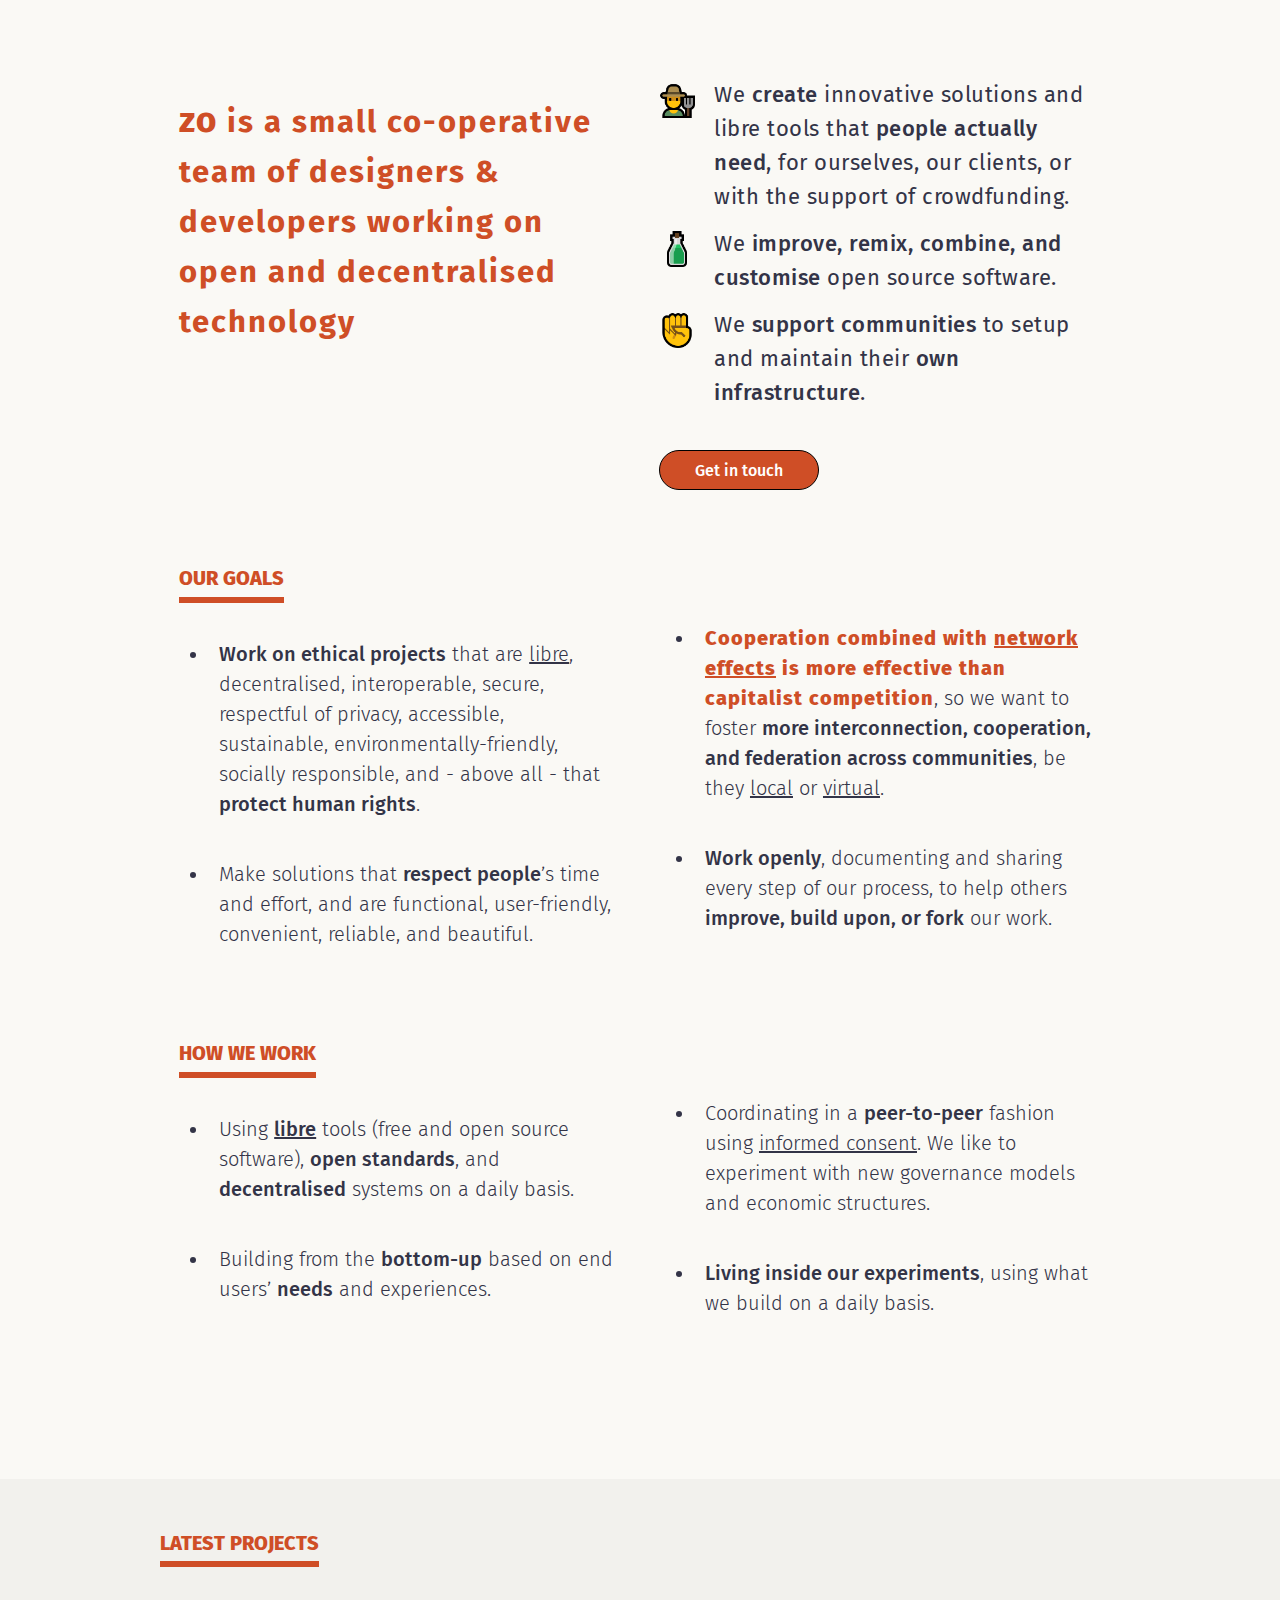
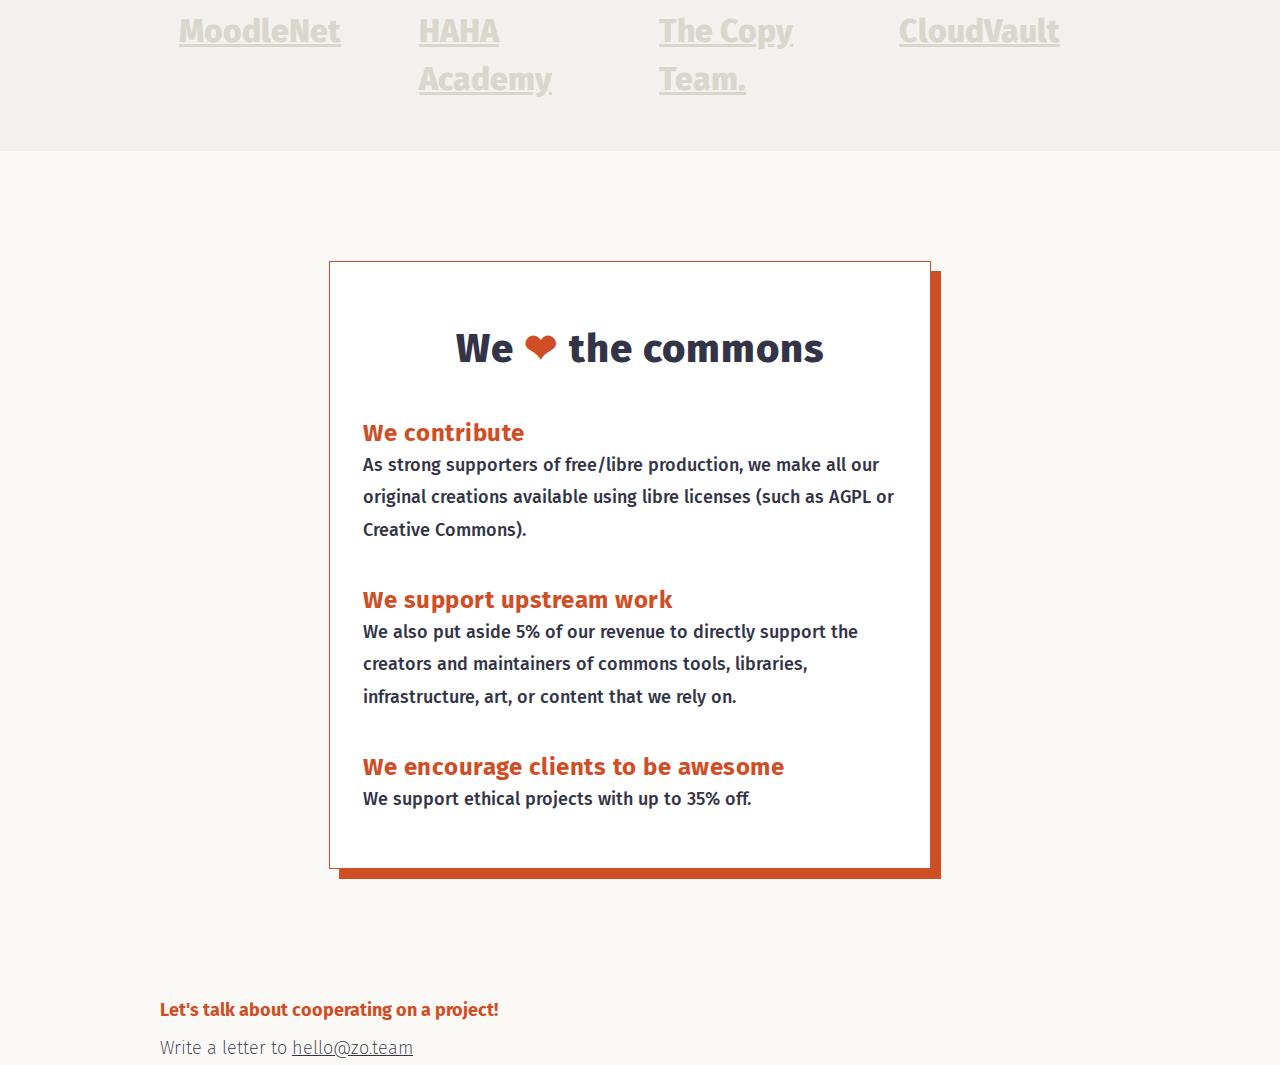
==== commit b44278ec: "Site update" ====
--- a/index.html
+++ b/index.html
@@ -1 +1 @@
-<!doctype html> <head> <meta charset=utf-8> <meta content="width=device-width,initial-scale=1" name=viewport> <meta content=#333333 name=theme-color> <base href=/ > <link href=global.css rel=stylesheet> <link href=simple-grid.min.css rel=stylesheet> <link href=manifest.json rel=manifest> <link href=favicon.png rel=icon type=image/png> <link href="https://fonts.googleapis.com/css?family=Fira+Sans:400,500,700,900&display=swap" rel=stylesheet> <link href=client/main.4041294692.css rel=stylesheet><link href=client/footer.fa857c17.css rel=stylesheet> <noscript id=sapper-head-start></noscript><title>ZO</title><noscript id=sapper-head-end></noscript> </head> <body> <div id=sapper> <main class=svelte-92lrbf> <div class=container> <div class="svelte-7yuwaq hero row"> <div class=col-6> <h1 class=svelte-7yuwaq><strong class=svelte-7yuwaq>zo</strong> is a small co-operative team of designers & developers working on open and decentralised technology</h1> </div> <div class=col-6> <ul class=svelte-7yuwaq> <li class=svelte-7yuwaq> <h2 class=svelte-7yuwaq>We <strong class=svelte-7yuwaq>create</strong> innovative solutions and libre tools that <strong class=svelte-7yuwaq>people actually need</strong>, for ourselves, our clients, or with the support of crowdfunding. </h2> </li> <li class=svelte-7yuwaq> <h2 class=svelte-7yuwaq>We <strong class=svelte-7yuwaq>improve, remix, combine, and customise</strong> open source software.</h2> </li> <li class=svelte-7yuwaq> <h2 class=svelte-7yuwaq>We <strong class=svelte-7yuwaq>support communities</strong> to setup and maintain their <strong class=svelte-7yuwaq>own infrastructure</strong>.</h2> </li> </ul> <a href=#footer class=svelte-7yuwaq>Get in touch</a> </div> </div> <div class="svelte-1bdv5iu about row"> <div class=col-12> <h4 class=svelte-1bdv5iu>Our goals</h4> <div class="svelte-1bdv5iu about_text goals"> <ul class=svelte-1bdv5iu> <li class=svelte-1bdv5iu><strong class=svelte-1bdv5iu>Work on ethical projects</strong> that are <a href=https://en.wikipedia.org/wiki/Free_software target=_blank rel=noopener>libre</a>, decentralised, interoperable, secure, respectful of privacy, accessible, sustainable, environmentally-friendly, socially responsible, and - above all - that <strong class=svelte-1bdv5iu>protect human rights</strong>. <li class=svelte-1bdv5iu>Make solutions that <strong class=svelte-1bdv5iu>respect people</strong>’s time and effort, and are functional, user-friendly, convenient, reliable, and beautiful. <li class=svelte-1bdv5iu><span class=svelte-1bdv5iu>Cooperation combined with <a href=https://en.wikipedia.org/wiki/Network_effect target=_blank rel=noopener>network effects</a> is more effective than capitalist competition</span>, so we want to foster <strong class=svelte-1bdv5iu>more interconnection, cooperation, and federation across communities</strong>, be they <a href=https://en.wikipedia.org/wiki/Communalism target=_blank rel=noopener>local</a> or <a href=https://activitypub.rocks/ target=_blank rel=noopener>virtual</a>. <li class=svelte-1bdv5iu><strong class=svelte-1bdv5iu>Work openly</strong>, documenting and sharing every step of our process, to help others <strong class=svelte-1bdv5iu>improve, build upon, or fork</strong> our work. </ul> </div> <h4 class=svelte-1bdv5iu>How we work</h4> <div class="svelte-1bdv5iu about_text how"> <ul class=svelte-1bdv5iu> <li class=svelte-1bdv5iu>Our team uses <strong class=svelte-1bdv5iu><a href=https://en.wikipedia.org/wiki/Free_software target=_blank rel=noopener>libre</a></strong> tools (free and open source software), <strong class=svelte-1bdv5iu>open standards</strong>, and <strong class=svelte-1bdv5iu>decentralised</strong> systems on a daily basis. <li class=svelte-1bdv5iu>Building from the <strong class=svelte-1bdv5iu>bottom-up</strong> based on end users’ <strong class=svelte-1bdv5iu>needs</strong> and experiences. <li class=svelte-1bdv5iu>Coordinating in a <strong class=svelte-1bdv5iu>peer-to-peer</strong> fashion using <a href=https://en.wikipedia.org/wiki/Sociocracy#Consent_governs_policy_decision_making_(principle_1) target=_blank rel=noopener>informed consent</a>. We like to experiment with new governance models and economic structures. <li class=svelte-1bdv5iu><strong class=svelte-1bdv5iu>Living inside our experiments</strong>, using what we build on a daily basis. </ul> </div> </div> </div> </div> <div class="svelte-1s9mdju showcase"> <div class=container> <div class="row collapsed"> <h4 class=svelte-1s9mdju>Latest projects</h4> <div class=row> <div class="col-3 col-6-sm"><a href=https://new.moodle.net/ target=blank class=svelte-1s9mdju>MoodleNet</a></div> <div class="col-3 col-6-sm"><a href=https://haha.academy/ target=blank class=svelte-1s9mdju>HAHA Academy</a></div> <div class="col-3 col-6-sm"><a href=https://thecopy.team/ target=blank class=svelte-1s9mdju>The Copy Team.</a></div> <div class="col-3 col-6-sm"><a href=https://cloudvault.me/ target=blank class=svelte-1s9mdju>CloudVault</a></div> </div> </div> </div> </div> <div class=container> <div class="svelte-ddr6eu love row"> <div class="svelte-ddr6eu centered col-8"> <div class="svelte-ddr6eu board"> <h2 class=svelte-ddr6eu>We <strong class=svelte-ddr6eu>️️❤</strong> the commons</h2> <div class="svelte-ddr6eu contribute"> <h3 class=svelte-ddr6eu>We contribute</h3> <p class=svelte-ddr6eu>As strong supporters of free/libre production, we make all our original creations available using libre licenses (such as AGPL or Creative Commons).</p> <h3 class=svelte-ddr6eu>We support upstream work</h3> <p class=svelte-ddr6eu>We also put aside 5% of our revenue to directly support the creators and maintainers of commons tools, libraries, infrastructure, art, or content that we rely on.</p> <h3 class=svelte-ddr6eu>We encourage clients to be awesome</h3> <p class=svelte-ddr6eu>We support ethical projects with up to 35% off.</p> </div> </div> </div> </div> <div class="svelte-14q6k76 footer" id=footer> <div class=row> <h3 class=svelte-14q6k76>Let's talk about cooperating on a project!</h3> <p class=svelte-14q6k76>Write a letter to <a href=mailto:hello@zo.team>hello@zo.team</a></p> </div> </div> </div> </main></div> <script>__SAPPER__={baseUrl:"",preloaded:[void 0,{}]};if('serviceWorker' in navigator)navigator.serviceWorker.register('/service-worker.js');(function(){try{eval("async function x(){}");var main="/client/client.fe9018ac.js"}catch(e){main="/client/legacy/client.a13dfec7.js"};var s=document.createElement("script");try{new Function("if(0)import('')")();s.src=main;s.type="module";s.crossOrigin="use-credentials";}catch(e){s.src="/client/shimport@1.0.1.js";s.setAttribute("data-main",main);}document.head.appendChild(s);}());</script> +<!doctype html> <head> <meta charset=utf-8> <meta content="width=device-width,initial-scale=1" name=viewport> <meta content=#333333 name=theme-color> <base href=/ > <link href=global.css rel=stylesheet> <link href=simple-grid.min.css rel=stylesheet> <link href=manifest.json rel=manifest> <link href=favicon.png rel=icon type=image/png> <link href="https://fonts.googleapis.com/css?family=Fira+Sans:400,500,700,900&display=swap" rel=stylesheet> <link href=client/main.4041294692.css rel=stylesheet><link href=client/footer.39c6befa.css rel=stylesheet> <noscript id=sapper-head-start></noscript><title>ZO</title><noscript id=sapper-head-end></noscript> </head> <body> <div id=sapper> <main class=svelte-92lrbf> <div class=container> <div class="svelte-7yuwaq hero row"> <div class=col-6> <h1 class=svelte-7yuwaq><strong class=svelte-7yuwaq>zo</strong> is a small co-operative team of designers & developers working on open and decentralised technology</h1> </div> <div class=col-6> <ul class=svelte-7yuwaq> <li class=svelte-7yuwaq> <h2 class=svelte-7yuwaq>We <strong class=svelte-7yuwaq>create</strong> innovative solutions and libre tools that <strong class=svelte-7yuwaq>people actually need</strong>, for ourselves, our clients, or with the support of crowdfunding. </h2> </li> <li class=svelte-7yuwaq> <h2 class=svelte-7yuwaq>We <strong class=svelte-7yuwaq>improve, remix, combine, and customise</strong> open source software.</h2> </li> <li class=svelte-7yuwaq> <h2 class=svelte-7yuwaq>We <strong class=svelte-7yuwaq>support communities</strong> to setup and maintain their <strong class=svelte-7yuwaq>own infrastructure</strong>.</h2> </li> </ul> <a href=#footer class=svelte-7yuwaq>Get in touch</a> </div> </div> <div class="svelte-1bdv5iu about row"> <div class=col-12> <h4 class=svelte-1bdv5iu>Our goals</h4> <div class="svelte-1bdv5iu about_text goals"> <ul class=svelte-1bdv5iu> <li class=svelte-1bdv5iu><strong class=svelte-1bdv5iu>Work on ethical projects</strong> that are <a href=https://en.wikipedia.org/wiki/Free_software target=_blank rel=noopener>libre</a>, decentralised, interoperable, secure, respectful of privacy, accessible, sustainable, environmentally-friendly, socially responsible, and - above all - that <strong class=svelte-1bdv5iu>protect human rights</strong>. <li class=svelte-1bdv5iu>Make solutions that <strong class=svelte-1bdv5iu>respect people</strong>’s time and effort, and are functional, user-friendly, convenient, reliable, and beautiful. <li class=svelte-1bdv5iu><span class=svelte-1bdv5iu>Cooperation combined with <a href=https://en.wikipedia.org/wiki/Network_effect target=_blank rel=noopener>network effects</a> is more effective than capitalist competition</span>, so we want to foster <strong class=svelte-1bdv5iu>more interconnection, cooperation, and federation across communities</strong>, be they <a href=https://en.wikipedia.org/wiki/Communalism target=_blank rel=noopener>local</a> or <a href=https://activitypub.rocks/ target=_blank rel=noopener>virtual</a>. <li class=svelte-1bdv5iu><strong class=svelte-1bdv5iu>Work openly</strong>, documenting and sharing every step of our process, to help others <strong class=svelte-1bdv5iu>improve, build upon, or fork</strong> our work. </ul> </div> <h4 class=svelte-1bdv5iu>How we work</h4> <div class="svelte-1bdv5iu about_text how"> <ul class=svelte-1bdv5iu> <li class=svelte-1bdv5iu>Using <strong class=svelte-1bdv5iu><a href=https://en.wikipedia.org/wiki/Free_software target=_blank rel=noopener>libre</a></strong> tools (free and open source software), <strong class=svelte-1bdv5iu>open standards</strong>, and <strong class=svelte-1bdv5iu>decentralised</strong> systems on a daily basis. <li class=svelte-1bdv5iu>Building from the <strong class=svelte-1bdv5iu>bottom-up</strong> based on end users’ <strong class=svelte-1bdv5iu>needs</strong> and experiences. <li class=svelte-1bdv5iu>Coordinating in a <strong class=svelte-1bdv5iu>peer-to-peer</strong> fashion using <a href=https://en.wikipedia.org/wiki/Sociocracy#Consent_governs_policy_decision_making_(principle_1) target=_blank rel=noopener>informed consent</a>. We like to experiment with new governance models and economic structures. <li class=svelte-1bdv5iu><strong class=svelte-1bdv5iu>Living inside our experiments</strong>, using what we build on a daily basis. </ul> </div> </div> </div> </div> <div class="svelte-1s9mdju showcase"> <div class=container> <div class="row collapsed"> <h4 class=svelte-1s9mdju>Latest projects</h4> <div class=row> <div class="col-3 col-6-sm"><a href=https://new.moodle.net/ target=blank class=svelte-1s9mdju>MoodleNet</a></div> <div class="col-3 col-6-sm"><a href=https://haha.academy/ target=blank class=svelte-1s9mdju>HAHA Academy</a></div> <div class="col-3 col-6-sm"><a href=https://thecopy.team/ target=blank class=svelte-1s9mdju>The Copy Team.</a></div> <div class="col-3 col-6-sm"><a href=https://cloudvault.me/ target=blank class=svelte-1s9mdju>CloudVault</a></div> </div> </div> </div> </div> <div class=container> <div class="svelte-ddr6eu love row"> <div class="svelte-ddr6eu centered col-8"> <div class="svelte-ddr6eu board"> <h2 class=svelte-ddr6eu>We <strong class=svelte-ddr6eu>️️❤</strong> the commons</h2> <div class="svelte-ddr6eu contribute"> <h3 class=svelte-ddr6eu>We contribute</h3> <p class=svelte-ddr6eu>As strong supporters of free/libre production, we make all our original creations available using libre licenses (such as AGPL or Creative Commons).</p> <h3 class=svelte-ddr6eu>We support upstream work</h3> <p class=svelte-ddr6eu>We also put aside 5% of our revenue to directly support the creators and maintainers of commons tools, libraries, infrastructure, art, or content that we rely on.</p> <h3 class=svelte-ddr6eu>We encourage clients to be awesome</h3> <p class=svelte-ddr6eu>We support ethical projects with up to 35% off.</p> </div> </div> </div> </div> <div class="svelte-14q6k76 footer" id=footer> <div class=row> <h3 class=svelte-14q6k76>Let's talk about cooperating on a project!</h3> <p class=svelte-14q6k76>Write a letter to <a href=mailto:hello@zo.team>hello@zo.team</a></p> </div> </div> </div> </main></div> <script>__SAPPER__={baseUrl:"",preloaded:[void 0,{}]};if('serviceWorker' in navigator)navigator.serviceWorker.register('/service-worker.js');(function(){try{eval("async function x(){}");var main="/client/client.789b9dbe.js"}catch(e){main="/client/legacy/client.4b94d53a.js"};var s=document.createElement("script");try{new Function("if(0)import('')")();s.src=main;s.type="module";s.crossOrigin="use-credentials";}catch(e){s.src="/client/shimport@1.0.1.js";s.setAttribute("data-main",main);}document.head.appendChild(s);}());</script> 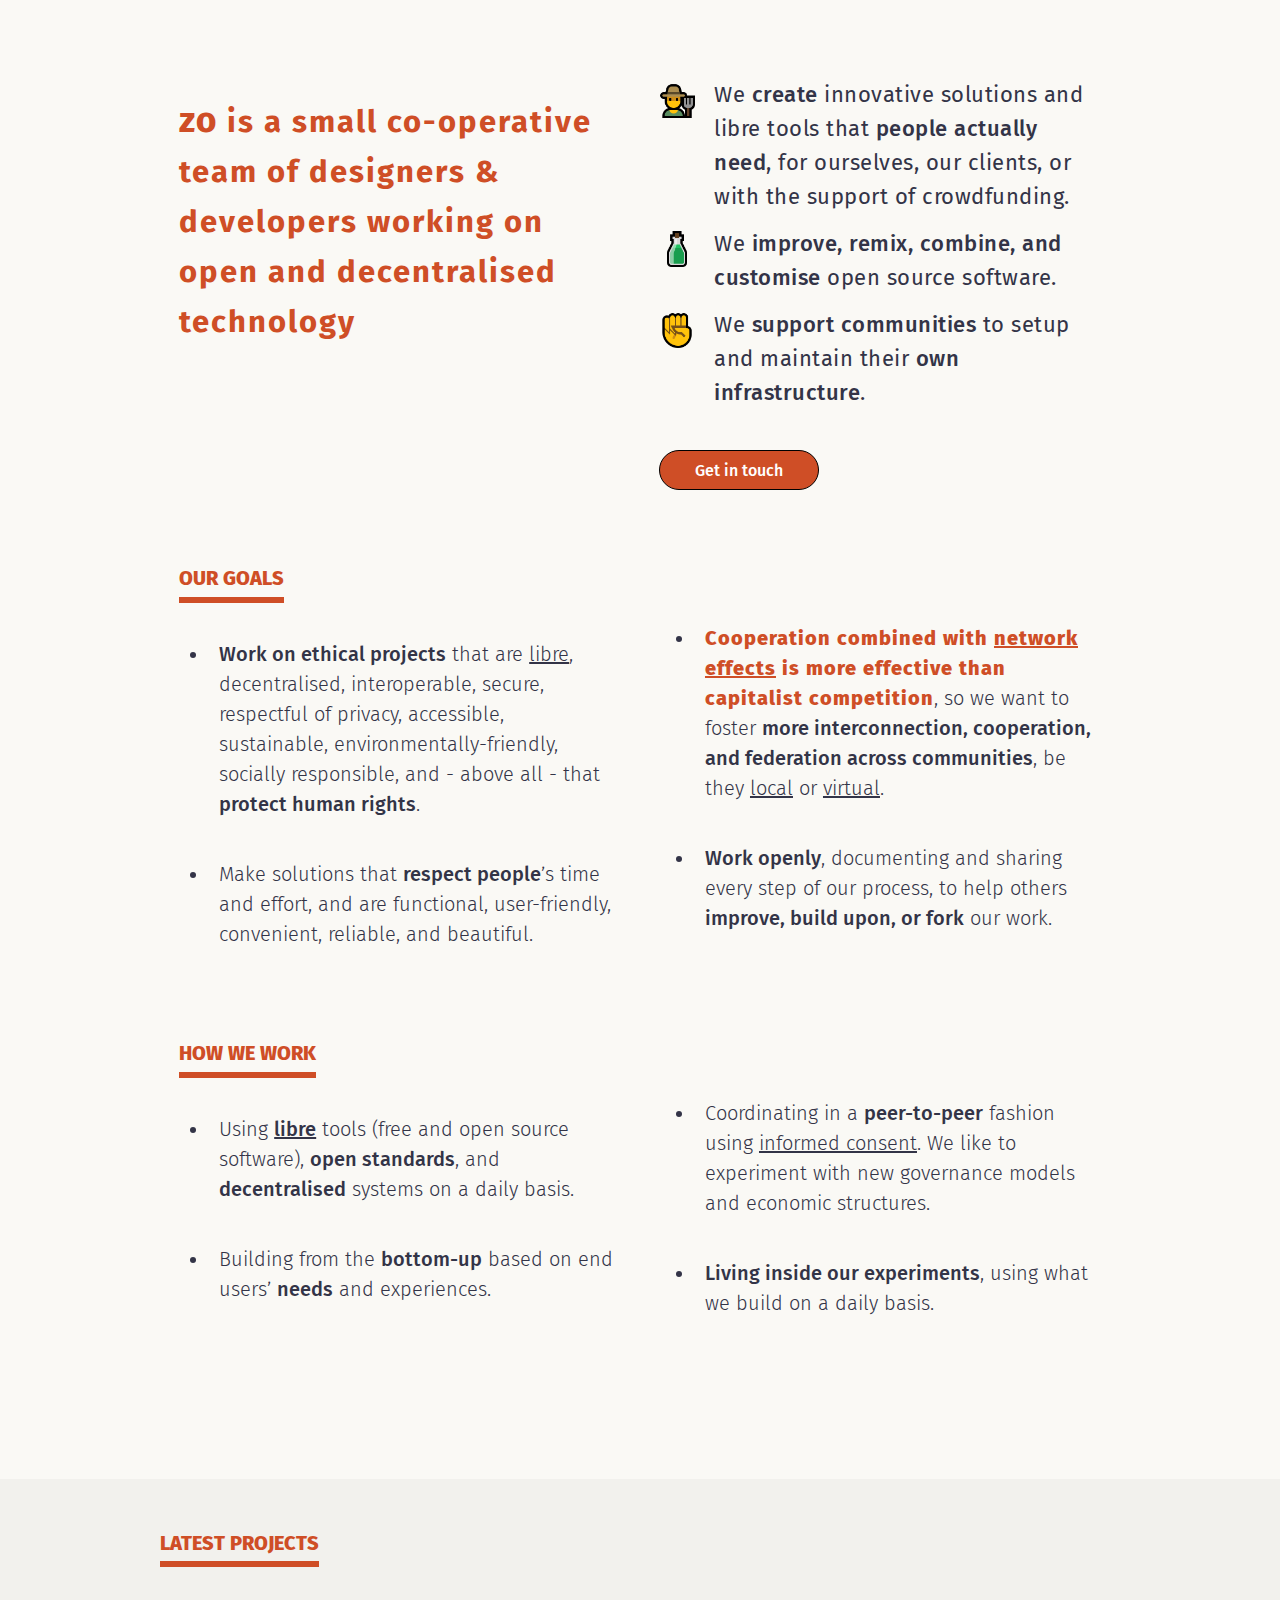
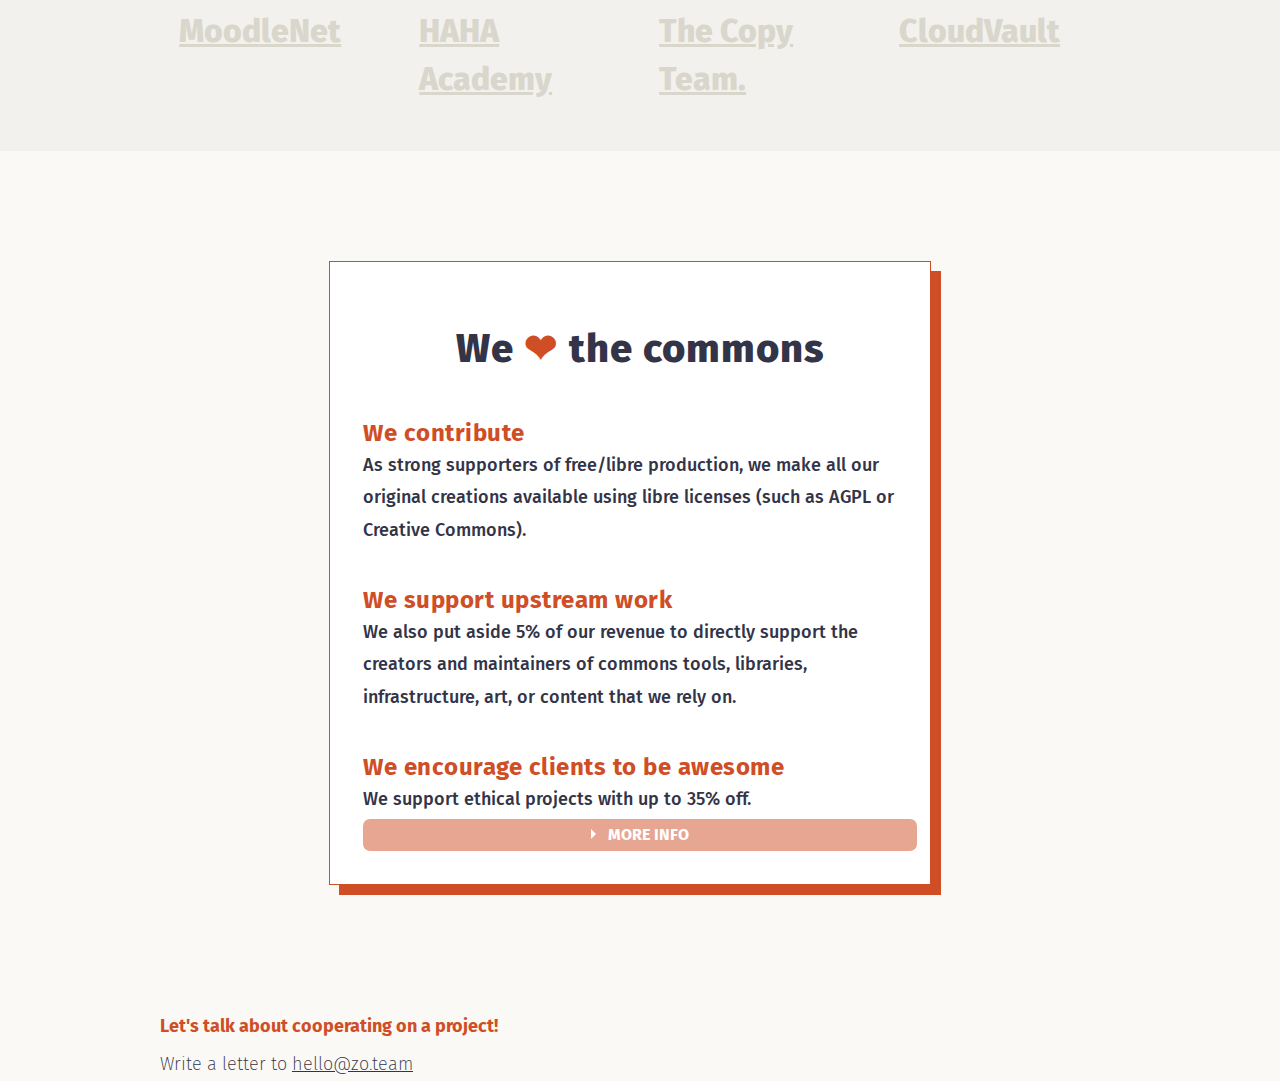
==== commit 81d949c0: "Site update" ====
--- a/index.html
+++ b/index.html
@@ -1 +1 @@
-<!doctype html> <head> <meta charset=utf-8> <meta content="width=device-width,initial-scale=1" name=viewport> <meta content=#333333 name=theme-color> <base href=/ > <link href=global.css rel=stylesheet> <link href=simple-grid.min.css rel=stylesheet> <link href=manifest.json rel=manifest> <link href=favicon.png rel=icon type=image/png> <link href="https://fonts.googleapis.com/css?family=Fira+Sans:400,500,700,900&display=swap" rel=stylesheet> <link href=client/main.4041294692.css rel=stylesheet><link href=client/footer.39c6befa.css rel=stylesheet> <noscript id=sapper-head-start></noscript><title>ZO</title><noscript id=sapper-head-end></noscript> </head> <body> <div id=sapper> <main class=svelte-92lrbf> <div class=container> <div class="svelte-7yuwaq hero row"> <div class=col-6> <h1 class=svelte-7yuwaq><strong class=svelte-7yuwaq>zo</strong> is a small co-operative team of designers & developers working on open and decentralised technology</h1> </div> <div class=col-6> <ul class=svelte-7yuwaq> <li class=svelte-7yuwaq> <h2 class=svelte-7yuwaq>We <strong class=svelte-7yuwaq>create</strong> innovative solutions and libre tools that <strong class=svelte-7yuwaq>people actually need</strong>, for ourselves, our clients, or with the support of crowdfunding. </h2> </li> <li class=svelte-7yuwaq> <h2 class=svelte-7yuwaq>We <strong class=svelte-7yuwaq>improve, remix, combine, and customise</strong> open source software.</h2> </li> <li class=svelte-7yuwaq> <h2 class=svelte-7yuwaq>We <strong class=svelte-7yuwaq>support communities</strong> to setup and maintain their <strong class=svelte-7yuwaq>own infrastructure</strong>.</h2> </li> </ul> <a href=#footer class=svelte-7yuwaq>Get in touch</a> </div> </div> <div class="svelte-1bdv5iu about row"> <div class=col-12> <h4 class=svelte-1bdv5iu>Our goals</h4> <div class="svelte-1bdv5iu about_text goals"> <ul class=svelte-1bdv5iu> <li class=svelte-1bdv5iu><strong class=svelte-1bdv5iu>Work on ethical projects</strong> that are <a href=https://en.wikipedia.org/wiki/Free_software target=_blank rel=noopener>libre</a>, decentralised, interoperable, secure, respectful of privacy, accessible, sustainable, environmentally-friendly, socially responsible, and - above all - that <strong class=svelte-1bdv5iu>protect human rights</strong>. <li class=svelte-1bdv5iu>Make solutions that <strong class=svelte-1bdv5iu>respect people</strong>’s time and effort, and are functional, user-friendly, convenient, reliable, and beautiful. <li class=svelte-1bdv5iu><span class=svelte-1bdv5iu>Cooperation combined with <a href=https://en.wikipedia.org/wiki/Network_effect target=_blank rel=noopener>network effects</a> is more effective than capitalist competition</span>, so we want to foster <strong class=svelte-1bdv5iu>more interconnection, cooperation, and federation across communities</strong>, be they <a href=https://en.wikipedia.org/wiki/Communalism target=_blank rel=noopener>local</a> or <a href=https://activitypub.rocks/ target=_blank rel=noopener>virtual</a>. <li class=svelte-1bdv5iu><strong class=svelte-1bdv5iu>Work openly</strong>, documenting and sharing every step of our process, to help others <strong class=svelte-1bdv5iu>improve, build upon, or fork</strong> our work. </ul> </div> <h4 class=svelte-1bdv5iu>How we work</h4> <div class="svelte-1bdv5iu about_text how"> <ul class=svelte-1bdv5iu> <li class=svelte-1bdv5iu>Using <strong class=svelte-1bdv5iu><a href=https://en.wikipedia.org/wiki/Free_software target=_blank rel=noopener>libre</a></strong> tools (free and open source software), <strong class=svelte-1bdv5iu>open standards</strong>, and <strong class=svelte-1bdv5iu>decentralised</strong> systems on a daily basis. <li class=svelte-1bdv5iu>Building from the <strong class=svelte-1bdv5iu>bottom-up</strong> based on end users’ <strong class=svelte-1bdv5iu>needs</strong> and experiences. <li class=svelte-1bdv5iu>Coordinating in a <strong class=svelte-1bdv5iu>peer-to-peer</strong> fashion using <a href=https://en.wikipedia.org/wiki/Sociocracy#Consent_governs_policy_decision_making_(principle_1) target=_blank rel=noopener>informed consent</a>. We like to experiment with new governance models and economic structures. <li class=svelte-1bdv5iu><strong class=svelte-1bdv5iu>Living inside our experiments</strong>, using what we build on a daily basis. </ul> </div> </div> </div> </div> <div class="svelte-1s9mdju showcase"> <div class=container> <div class="row collapsed"> <h4 class=svelte-1s9mdju>Latest projects</h4> <div class=row> <div class="col-3 col-6-sm"><a href=https://new.moodle.net/ target=blank class=svelte-1s9mdju>MoodleNet</a></div> <div class="col-3 col-6-sm"><a href=https://haha.academy/ target=blank class=svelte-1s9mdju>HAHA Academy</a></div> <div class="col-3 col-6-sm"><a href=https://thecopy.team/ target=blank class=svelte-1s9mdju>The Copy Team.</a></div> <div class="col-3 col-6-sm"><a href=https://cloudvault.me/ target=blank class=svelte-1s9mdju>CloudVault</a></div> </div> </div> </div> </div> <div class=container> <div class="svelte-ddr6eu love row"> <div class="svelte-ddr6eu centered col-8"> <div class="svelte-ddr6eu board"> <h2 class=svelte-ddr6eu>We <strong class=svelte-ddr6eu>️️❤</strong> the commons</h2> <div class="svelte-ddr6eu contribute"> <h3 class=svelte-ddr6eu>We contribute</h3> <p class=svelte-ddr6eu>As strong supporters of free/libre production, we make all our original creations available using libre licenses (such as AGPL or Creative Commons).</p> <h3 class=svelte-ddr6eu>We support upstream work</h3> <p class=svelte-ddr6eu>We also put aside 5% of our revenue to directly support the creators and maintainers of commons tools, libraries, infrastructure, art, or content that we rely on.</p> <h3 class=svelte-ddr6eu>We encourage clients to be awesome</h3> <p class=svelte-ddr6eu>We support ethical projects with up to 35% off.</p> </div> </div> </div> </div> <div class="svelte-14q6k76 footer" id=footer> <div class=row> <h3 class=svelte-14q6k76>Let's talk about cooperating on a project!</h3> <p class=svelte-14q6k76>Write a letter to <a href=mailto:hello@zo.team>hello@zo.team</a></p> </div> </div> </div> </main></div> <script>__SAPPER__={baseUrl:"",preloaded:[void 0,{}]};if('serviceWorker' in navigator)navigator.serviceWorker.register('/service-worker.js');(function(){try{eval("async function x(){}");var main="/client/client.789b9dbe.js"}catch(e){main="/client/legacy/client.4b94d53a.js"};var s=document.createElement("script");try{new Function("if(0)import('')")();s.src=main;s.type="module";s.crossOrigin="use-credentials";}catch(e){s.src="/client/shimport@1.0.1.js";s.setAttribute("data-main",main);}document.head.appendChild(s);}());</script> +<!doctype html> <head> <meta charset=utf-8> <meta content="width=device-width,initial-scale=1" name=viewport> <meta content=#333333 name=theme-color> <base href=/ > <link href=global.css rel=stylesheet> <link href=simple-grid.min.css rel=stylesheet> <link href=manifest.json rel=manifest> <link href=favicon.png rel=icon type=image/png> <link href="https://fonts.googleapis.com/css?family=Fira+Sans:400,500,700,900&display=swap" rel=stylesheet> <link href=client/main.4041294692.css rel=stylesheet><link href=client/footer.fc4493f0.css rel=stylesheet> <noscript id=sapper-head-start></noscript><title>ZO</title><noscript id=sapper-head-end></noscript> </head> <body> <div id=sapper> <main class=svelte-92lrbf> <div class=container> <div class="svelte-sipisl hero row"> <div class=col-6> <h1 class=svelte-sipisl><strong class=svelte-sipisl>zo</strong> is a small co-operative team of designers & developers working on open and decentralised technology</h1> </div> <div class=col-6> <ul class=svelte-sipisl> <li class=svelte-sipisl> <h2 class=svelte-sipisl>We <strong class=svelte-sipisl>create</strong> innovative solutions and libre tools that <strong class=svelte-sipisl>people actually need</strong>, for ourselves, our clients, or with the support of crowdfunding. </h2> </li> <li class=svelte-sipisl> <h2 class=svelte-sipisl>We <strong class=svelte-sipisl>improve, remix, combine, and customise</strong> open source software.</h2> </li> <li class=svelte-sipisl> <h2 class=svelte-sipisl>We <strong class=svelte-sipisl>support communities</strong> to setup and maintain their <strong class=svelte-sipisl>own infrastructure</strong>.</h2> </li> </ul> <a href=#footer class=svelte-sipisl>Get in touch</a> </div> </div> <div class="svelte-zbbg3f about row"> <div class=col-12> <h4 class=svelte-zbbg3f>Our goals</h4> <div class="svelte-zbbg3f about_text goals"> <ul class=svelte-zbbg3f> <li class=svelte-zbbg3f><strong class=svelte-zbbg3f>Work on ethical projects</strong> that are <a href=https://en.wikipedia.org/wiki/Free_software target=_blank rel=noopener>libre</a>, decentralised, interoperable, secure, respectful of privacy, accessible, sustainable, environmentally-friendly, socially responsible, and - above all - that <strong class=svelte-zbbg3f>protect human rights</strong>. <li class=svelte-zbbg3f>Make solutions that <strong class=svelte-zbbg3f>respect people</strong>’s time and effort, and are functional, user-friendly, convenient, reliable, and beautiful. <li class=svelte-zbbg3f><span class=svelte-zbbg3f>Cooperation combined with <a href=https://en.wikipedia.org/wiki/Network_effect target=_blank rel=noopener>network effects</a> is more effective than capitalist competition</span>, so we want to foster <strong class=svelte-zbbg3f>more interconnection, cooperation, and federation across communities</strong>, be they <a href=https://en.wikipedia.org/wiki/Communalism target=_blank rel=noopener>local</a> or <a href=https://activitypub.rocks/ target=_blank rel=noopener>virtual</a>. <li class=svelte-zbbg3f><strong class=svelte-zbbg3f>Work openly</strong>, documenting and sharing every step of our process, to help others <strong class=svelte-zbbg3f>improve, build upon, or fork</strong> our work. </ul> </div> <h4 class=svelte-zbbg3f>How we work</h4> <div class="svelte-zbbg3f about_text how"> <ul class=svelte-zbbg3f> <li class=svelte-zbbg3f>Using <strong class=svelte-zbbg3f><a href=https://en.wikipedia.org/wiki/Free_software target=_blank rel=noopener>libre</a></strong> tools (free and open source software), <strong class=svelte-zbbg3f>open standards</strong>, and <strong class=svelte-zbbg3f>decentralised</strong> systems on a daily basis. <li class=svelte-zbbg3f>Building from the <strong class=svelte-zbbg3f>bottom-up</strong> based on end users’ <strong class=svelte-zbbg3f>needs</strong> and experiences. <li class=svelte-zbbg3f>Coordinating in a <strong class=svelte-zbbg3f>peer-to-peer</strong> fashion using <a href=https://en.wikipedia.org/wiki/Sociocracy#Consent_governs_policy_decision_making_(principle_1) target=_blank rel=noopener>informed consent</a>. We like to experiment with new governance models and economic structures. <li class=svelte-zbbg3f><strong class=svelte-zbbg3f>Living inside our experiments</strong>, using what we build on a daily basis. </ul> </div> </div> </div> </div> <div class="svelte-1s9mdju showcase"> <div class=container> <div class="row collapsed"> <h4 class=svelte-1s9mdju>Latest projects</h4> <div class=row> <div class="col-3 col-6-sm"><a href=https://new.moodle.net/ target=blank class=svelte-1s9mdju>MoodleNet</a></div> <div class="col-3 col-6-sm"><a href=https://haha.academy/ target=blank class=svelte-1s9mdju>HAHA Academy</a></div> <div class="col-3 col-6-sm"><a href=https://thecopy.team/ target=blank class=svelte-1s9mdju>The Copy Team.</a></div> <div class="col-3 col-6-sm"><a href=https://cloudvault.me/ target=blank class=svelte-1s9mdju>CloudVault</a></div> </div> </div> </div> </div> <div class=container> <div class="svelte-1qt74kh love row"> <div class="svelte-1qt74kh centered col-8"> <div class="svelte-1qt74kh board"> <h2 class=svelte-1qt74kh>We <strong class=svelte-1qt74kh>️️❤</strong> the commons</h2> <div class="svelte-1qt74kh contribute"> <h3 class=svelte-1qt74kh>We contribute</h3> <p class=svelte-1qt74kh>As strong supporters of free/libre production, we make all our original creations available using libre licenses (such as AGPL or Creative Commons).</p> <h3 class=svelte-1qt74kh>We support upstream work</h3> <p class=svelte-1qt74kh>We also put aside 5% of our revenue to directly support the creators and maintainers of commons tools, libraries, infrastructure, art, or content that we rely on.</p> <h3 class=svelte-1qt74kh>We encourage clients to be awesome</h3> <p class=svelte-1qt74kh style=margin-bottom:4px>We support ethical projects with up to 35% off.</p> <div class="svelte-1qt74kh wrap-collabsible"> <input class="svelte-1qt74kh toggle" id=collapsible type=checkbox> <label class="svelte-1qt74kh lbl-toggle" for=collapsible>More Info</label> <div class="svelte-1qt74kh collapsible-content"> <div class="svelte-1qt74kh content-inner"> <p class=svelte-1qt74kh>We offer <strong>5% discounts</strong> from our standard rates <strong>for meeting any of the following criteria</strong>. These <strong>discounts <em>are</em> cumulative</strong>.</p> <ul class=svelte-1qt74kh> <li> <p class=svelte-1qt74kh>Awesome <strong>Projects</strong></p> <ul class=svelte-1qt74kh> <li><strong>Free/libre <em>and</em> copyleft</strong> (eg. AGPL or CC-SA licensed)</li> <li><strong>Decentralised</strong> (eg. P2P, federated) and/or <strong>Interoperable</strong> using open protocols and APIs (eg. ActivityPub)</li> <li><strong>Security and Privacy</strong> built-in (eg. end-to-end encryption) </li> </ul> </li> <li> <p class=svelte-1qt74kh>Awesome <strong>Organisations</strong></p> <ul class=svelte-1qt74kh> <li><strong>Not-for-profit</strong> (eg. cooperative or non-profit organisation) </li> <li><strong>Non-hierarchical</strong> (eg. sociocracy for decision-making)</li> </ul> </li> <li> <p class=svelte-1qt74kh>Awesome <strong>Toolkits</strong></p> <ul class=svelte-1qt74kh> <li>Compatible with <strong>ActivityPub</strong>/ActivityStreams/ValueFlows syntax or vocabulory</li> <li>Leverages <strong>CommonsPub</strong> for modular federation</li> </ul> </li> </ul> </div> </div> </div> </div> </div> </div> </div> <div class="svelte-14q6k76 footer" id=footer> <div class=row> <h3 class=svelte-14q6k76>Let's talk about cooperating on a project!</h3> <p class=svelte-14q6k76>Write a letter to <a href=mailto:hello@zo.team>hello@zo.team</a></p> </div> </div> </div> </main></div> <script>__SAPPER__={baseUrl:"",preloaded:[void 0,{}]};if('serviceWorker' in navigator)navigator.serviceWorker.register('/service-worker.js');(function(){try{eval("async function x(){}");var main="/client/client.e70c48f3.js"}catch(e){main="/client/legacy/client.e61f6011.js"};var s=document.createElement("script");try{new Function("if(0)import('')")();s.src=main;s.type="module";s.crossOrigin="use-credentials";}catch(e){s.src="/client/shimport@1.0.1.js";s.setAttribute("data-main",main);}document.head.appendChild(s);}());</script> 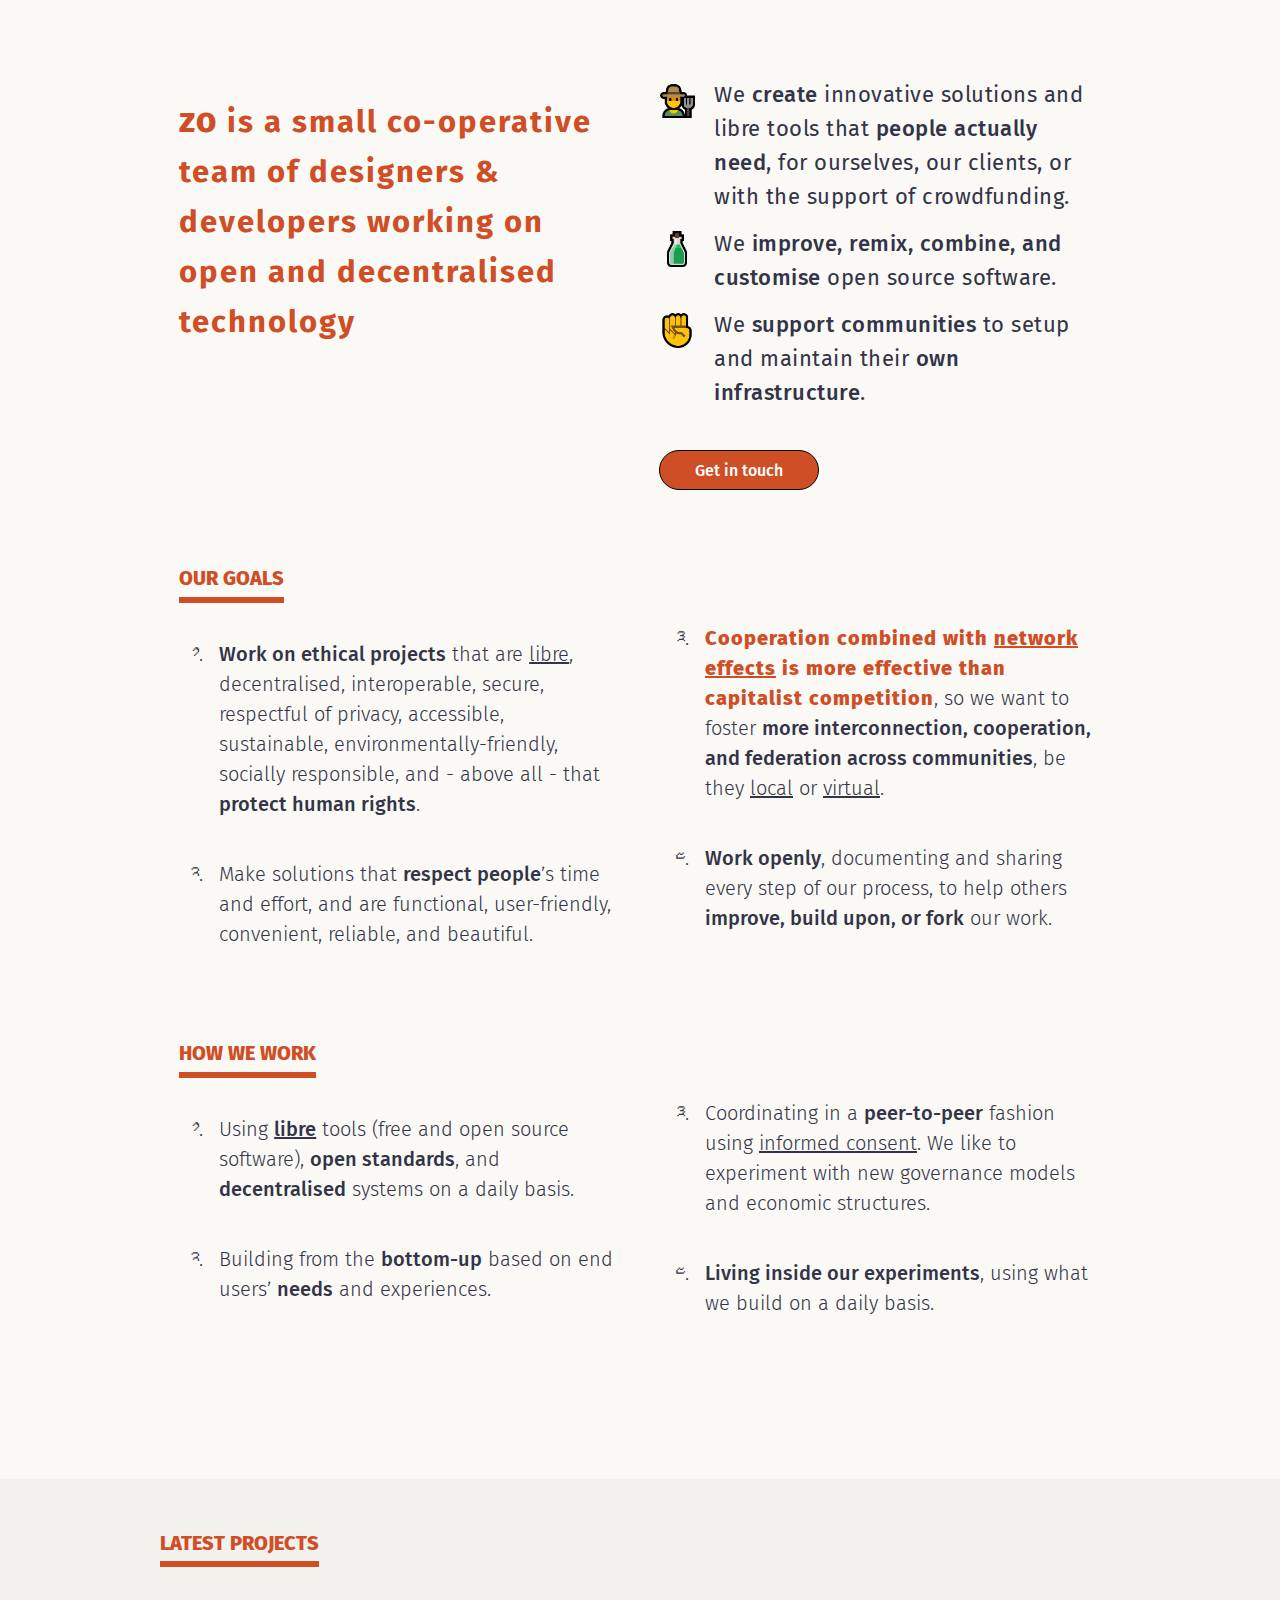
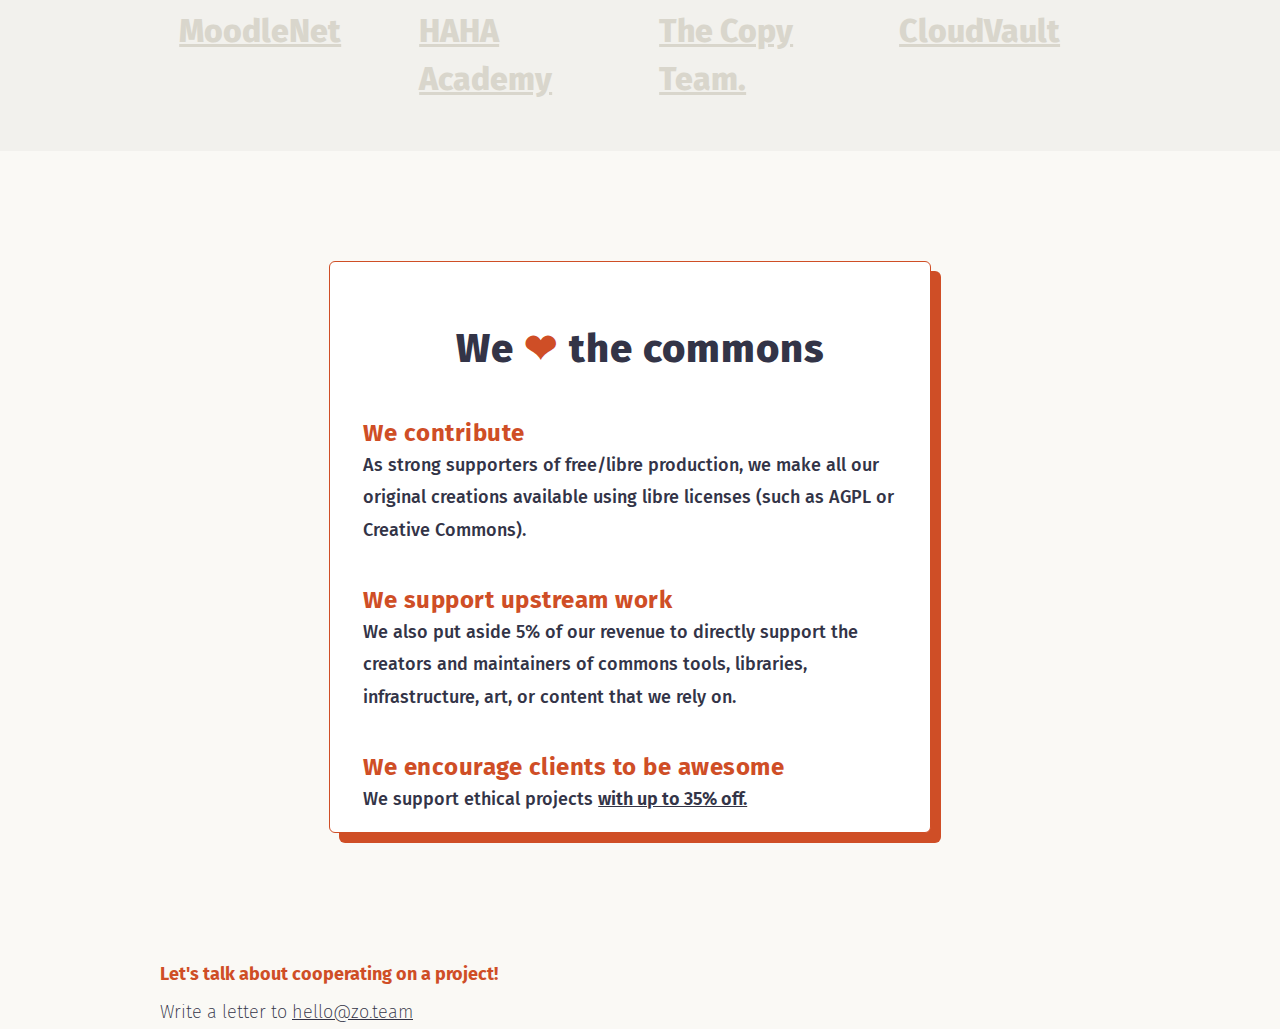
==== commit 4eb7f2c4: "Site update" ====
--- a/index.html
+++ b/index.html
@@ -1 +1 @@
-<!doctype html> <head> <meta charset=utf-8> <meta content="width=device-width,initial-scale=1" name=viewport> <meta content=#333333 name=theme-color> <base href=/ > <link href=global.css rel=stylesheet> <link href=simple-grid.min.css rel=stylesheet> <link href=manifest.json rel=manifest> <link href=favicon.png rel=icon type=image/png> <link href="https://fonts.googleapis.com/css?family=Fira+Sans:400,500,700,900&display=swap" rel=stylesheet> <link href=client/main.4041294692.css rel=stylesheet><link href=client/footer.fc4493f0.css rel=stylesheet> <noscript id=sapper-head-start></noscript><title>ZO</title><noscript id=sapper-head-end></noscript> </head> <body> <div id=sapper> <main class=svelte-92lrbf> <div class=container> <div class="svelte-sipisl hero row"> <div class=col-6> <h1 class=svelte-sipisl><strong class=svelte-sipisl>zo</strong> is a small co-operative team of designers & developers working on open and decentralised technology</h1> </div> <div class=col-6> <ul class=svelte-sipisl> <li class=svelte-sipisl> <h2 class=svelte-sipisl>We <strong class=svelte-sipisl>create</strong> innovative solutions and libre tools that <strong class=svelte-sipisl>people actually need</strong>, for ourselves, our clients, or with the support of crowdfunding. </h2> </li> <li class=svelte-sipisl> <h2 class=svelte-sipisl>We <strong class=svelte-sipisl>improve, remix, combine, and customise</strong> open source software.</h2> </li> <li class=svelte-sipisl> <h2 class=svelte-sipisl>We <strong class=svelte-sipisl>support communities</strong> to setup and maintain their <strong class=svelte-sipisl>own infrastructure</strong>.</h2> </li> </ul> <a href=#footer class=svelte-sipisl>Get in touch</a> </div> </div> <div class="svelte-zbbg3f about row"> <div class=col-12> <h4 class=svelte-zbbg3f>Our goals</h4> <div class="svelte-zbbg3f about_text goals"> <ul class=svelte-zbbg3f> <li class=svelte-zbbg3f><strong class=svelte-zbbg3f>Work on ethical projects</strong> that are <a href=https://en.wikipedia.org/wiki/Free_software target=_blank rel=noopener>libre</a>, decentralised, interoperable, secure, respectful of privacy, accessible, sustainable, environmentally-friendly, socially responsible, and - above all - that <strong class=svelte-zbbg3f>protect human rights</strong>. <li class=svelte-zbbg3f>Make solutions that <strong class=svelte-zbbg3f>respect people</strong>’s time and effort, and are functional, user-friendly, convenient, reliable, and beautiful. <li class=svelte-zbbg3f><span class=svelte-zbbg3f>Cooperation combined with <a href=https://en.wikipedia.org/wiki/Network_effect target=_blank rel=noopener>network effects</a> is more effective than capitalist competition</span>, so we want to foster <strong class=svelte-zbbg3f>more interconnection, cooperation, and federation across communities</strong>, be they <a href=https://en.wikipedia.org/wiki/Communalism target=_blank rel=noopener>local</a> or <a href=https://activitypub.rocks/ target=_blank rel=noopener>virtual</a>. <li class=svelte-zbbg3f><strong class=svelte-zbbg3f>Work openly</strong>, documenting and sharing every step of our process, to help others <strong class=svelte-zbbg3f>improve, build upon, or fork</strong> our work. </ul> </div> <h4 class=svelte-zbbg3f>How we work</h4> <div class="svelte-zbbg3f about_text how"> <ul class=svelte-zbbg3f> <li class=svelte-zbbg3f>Using <strong class=svelte-zbbg3f><a href=https://en.wikipedia.org/wiki/Free_software target=_blank rel=noopener>libre</a></strong> tools (free and open source software), <strong class=svelte-zbbg3f>open standards</strong>, and <strong class=svelte-zbbg3f>decentralised</strong> systems on a daily basis. <li class=svelte-zbbg3f>Building from the <strong class=svelte-zbbg3f>bottom-up</strong> based on end users’ <strong class=svelte-zbbg3f>needs</strong> and experiences. <li class=svelte-zbbg3f>Coordinating in a <strong class=svelte-zbbg3f>peer-to-peer</strong> fashion using <a href=https://en.wikipedia.org/wiki/Sociocracy#Consent_governs_policy_decision_making_(principle_1) target=_blank rel=noopener>informed consent</a>. We like to experiment with new governance models and economic structures. <li class=svelte-zbbg3f><strong class=svelte-zbbg3f>Living inside our experiments</strong>, using what we build on a daily basis. </ul> </div> </div> </div> </div> <div class="svelte-1s9mdju showcase"> <div class=container> <div class="row collapsed"> <h4 class=svelte-1s9mdju>Latest projects</h4> <div class=row> <div class="col-3 col-6-sm"><a href=https://new.moodle.net/ target=blank class=svelte-1s9mdju>MoodleNet</a></div> <div class="col-3 col-6-sm"><a href=https://haha.academy/ target=blank class=svelte-1s9mdju>HAHA Academy</a></div> <div class="col-3 col-6-sm"><a href=https://thecopy.team/ target=blank class=svelte-1s9mdju>The Copy Team.</a></div> <div class="col-3 col-6-sm"><a href=https://cloudvault.me/ target=blank class=svelte-1s9mdju>CloudVault</a></div> </div> </div> </div> </div> <div class=container> <div class="svelte-1qt74kh love row"> <div class="svelte-1qt74kh centered col-8"> <div class="svelte-1qt74kh board"> <h2 class=svelte-1qt74kh>We <strong class=svelte-1qt74kh>️️❤</strong> the commons</h2> <div class="svelte-1qt74kh contribute"> <h3 class=svelte-1qt74kh>We contribute</h3> <p class=svelte-1qt74kh>As strong supporters of free/libre production, we make all our original creations available using libre licenses (such as AGPL or Creative Commons).</p> <h3 class=svelte-1qt74kh>We support upstream work</h3> <p class=svelte-1qt74kh>We also put aside 5% of our revenue to directly support the creators and maintainers of commons tools, libraries, infrastructure, art, or content that we rely on.</p> <h3 class=svelte-1qt74kh>We encourage clients to be awesome</h3> <p class=svelte-1qt74kh style=margin-bottom:4px>We support ethical projects with up to 35% off.</p> <div class="svelte-1qt74kh wrap-collabsible"> <input class="svelte-1qt74kh toggle" id=collapsible type=checkbox> <label class="svelte-1qt74kh lbl-toggle" for=collapsible>More Info</label> <div class="svelte-1qt74kh collapsible-content"> <div class="svelte-1qt74kh content-inner"> <p class=svelte-1qt74kh>We offer <strong>5% discounts</strong> from our standard rates <strong>for meeting any of the following criteria</strong>. These <strong>discounts <em>are</em> cumulative</strong>.</p> <ul class=svelte-1qt74kh> <li> <p class=svelte-1qt74kh>Awesome <strong>Projects</strong></p> <ul class=svelte-1qt74kh> <li><strong>Free/libre <em>and</em> copyleft</strong> (eg. AGPL or CC-SA licensed)</li> <li><strong>Decentralised</strong> (eg. P2P, federated) and/or <strong>Interoperable</strong> using open protocols and APIs (eg. ActivityPub)</li> <li><strong>Security and Privacy</strong> built-in (eg. end-to-end encryption) </li> </ul> </li> <li> <p class=svelte-1qt74kh>Awesome <strong>Organisations</strong></p> <ul class=svelte-1qt74kh> <li><strong>Not-for-profit</strong> (eg. cooperative or non-profit organisation) </li> <li><strong>Non-hierarchical</strong> (eg. sociocracy for decision-making)</li> </ul> </li> <li> <p class=svelte-1qt74kh>Awesome <strong>Toolkits</strong></p> <ul class=svelte-1qt74kh> <li>Compatible with <strong>ActivityPub</strong>/ActivityStreams/ValueFlows syntax or vocabulory</li> <li>Leverages <strong>CommonsPub</strong> for modular federation</li> </ul> </li> </ul> </div> </div> </div> </div> </div> </div> </div> <div class="svelte-14q6k76 footer" id=footer> <div class=row> <h3 class=svelte-14q6k76>Let's talk about cooperating on a project!</h3> <p class=svelte-14q6k76>Write a letter to <a href=mailto:hello@zo.team>hello@zo.team</a></p> </div> </div> </div> </main></div> <script>__SAPPER__={baseUrl:"",preloaded:[void 0,{}]};if('serviceWorker' in navigator)navigator.serviceWorker.register('/service-worker.js');(function(){try{eval("async function x(){}");var main="/client/client.e70c48f3.js"}catch(e){main="/client/legacy/client.e61f6011.js"};var s=document.createElement("script");try{new Function("if(0)import('')")();s.src=main;s.type="module";s.crossOrigin="use-credentials";}catch(e){s.src="/client/shimport@1.0.1.js";s.setAttribute("data-main",main);}document.head.appendChild(s);}());</script> +<!doctype html> <head> <meta charset=utf-8> <meta content="width=device-width,initial-scale=1" name=viewport> <meta content=#333333 name=theme-color> <base href=/ > <link href=global.css rel=stylesheet> <link href=simple-grid.min.css rel=stylesheet> <link href=manifest.json rel=manifest> <link href=favicon.png rel=icon type=image/png> <link href="https://fonts.googleapis.com/css?family=Fira+Sans:400,500,700,900&display=swap" rel=stylesheet> <link href=client/main.4041294692.css rel=stylesheet><link href=client/footer.0916c2ee.css rel=stylesheet> <noscript id=sapper-head-start></noscript><title>ZO</title><noscript id=sapper-head-end></noscript> </head> <body> <div id=sapper> <main class=svelte-92lrbf> <div class=container> <div class="svelte-sipisl hero row"> <div class=col-6> <h1 class=svelte-sipisl><strong class=svelte-sipisl>zo</strong> is a small co-operative team of designers & developers working on open and decentralised technology</h1> </div> <div class=col-6> <ul class=svelte-sipisl> <li class=svelte-sipisl> <h2 class=svelte-sipisl>We <strong class=svelte-sipisl>create</strong> innovative solutions and libre tools that <strong class=svelte-sipisl>people actually need</strong>, for ourselves, our clients, or with the support of crowdfunding. </h2> </li> <li class=svelte-sipisl> <h2 class=svelte-sipisl>We <strong class=svelte-sipisl>improve, remix, combine, and customise</strong> open source software.</h2> </li> <li class=svelte-sipisl> <h2 class=svelte-sipisl>We <strong class=svelte-sipisl>support communities</strong> to setup and maintain their <strong class=svelte-sipisl>own infrastructure</strong>.</h2> </li> </ul> <a href=#footer class=svelte-sipisl>Get in touch</a> </div> </div> <div class="svelte-zdxgx7 about row"> <div class=col-12> <h4 class=svelte-zdxgx7>Our goals</h4> <div class="svelte-zdxgx7 about_text goals"> <ul class=svelte-zdxgx7> <li class=svelte-zdxgx7><strong class=svelte-zdxgx7>Work on ethical projects</strong> that are <a href=https://en.wikipedia.org/wiki/Free_software target=_blank rel=noopener>libre</a>, decentralised, interoperable, secure, respectful of privacy, accessible, sustainable, environmentally-friendly, socially responsible, and - above all - that <strong class=svelte-zdxgx7>protect human rights</strong>. <li class=svelte-zdxgx7>Make solutions that <strong class=svelte-zdxgx7>respect people</strong>’s time and effort, and are functional, user-friendly, convenient, reliable, and beautiful. <li class=svelte-zdxgx7><span class=svelte-zdxgx7>Cooperation combined with <a href=https://en.wikipedia.org/wiki/Network_effect target=_blank rel=noopener>network effects</a> is more effective than capitalist competition</span>, so we want to foster <strong class=svelte-zdxgx7>more interconnection, cooperation, and federation across communities</strong>, be they <a href=https://en.wikipedia.org/wiki/Communalism target=_blank rel=noopener>local</a> or <a href=https://activitypub.rocks/ target=_blank rel=noopener>virtual</a>. <li class=svelte-zdxgx7><strong class=svelte-zdxgx7>Work openly</strong>, documenting and sharing every step of our process, to help others <strong class=svelte-zdxgx7>improve, build upon, or fork</strong> our work. </ul> </div> <h4 class=svelte-zdxgx7>How we work</h4> <div class="svelte-zdxgx7 about_text how"> <ul class=svelte-zdxgx7> <li class=svelte-zdxgx7>Using <strong class=svelte-zdxgx7><a href=https://en.wikipedia.org/wiki/Free_software target=_blank rel=noopener>libre</a></strong> tools (free and open source software), <strong class=svelte-zdxgx7>open standards</strong>, and <strong class=svelte-zdxgx7>decentralised</strong> systems on a daily basis. <li class=svelte-zdxgx7>Building from the <strong class=svelte-zdxgx7>bottom-up</strong> based on end users’ <strong class=svelte-zdxgx7>needs</strong> and experiences. <li class=svelte-zdxgx7>Coordinating in a <strong class=svelte-zdxgx7>peer-to-peer</strong> fashion using <a href=https://en.wikipedia.org/wiki/Sociocracy#Consent_governs_policy_decision_making_(principle_1) target=_blank rel=noopener>informed consent</a>. We like to experiment with new governance models and economic structures. <li class=svelte-zdxgx7><strong class=svelte-zdxgx7>Living inside our experiments</strong>, using what we build on a daily basis. </ul> </div> </div> </div> </div> <div class="svelte-1s9mdju showcase"> <div class=container> <div class="row collapsed"> <h4 class=svelte-1s9mdju>Latest projects</h4> <div class=row> <div class="col-3 col-6-sm"><a href=https://new.moodle.net/ target=blank class=svelte-1s9mdju>MoodleNet</a></div> <div class="col-3 col-6-sm"><a href=https://haha.academy/ target=blank class=svelte-1s9mdju>HAHA Academy</a></div> <div class="col-3 col-6-sm"><a href=https://thecopy.team/ target=blank class=svelte-1s9mdju>The Copy Team.</a></div> <div class="col-3 col-6-sm"><a href=https://cloudvault.me/ target=blank class=svelte-1s9mdju>CloudVault</a></div> </div> </div> </div> </div> <div class=container> <div class="svelte-1kuvfi2 love row"> <div class="svelte-1kuvfi2 centered col-8"> <div class="svelte-1kuvfi2 board"> <h2 class=svelte-1kuvfi2>We <strong class=svelte-1kuvfi2>️️❤</strong> the commons</h2> <div class="svelte-1kuvfi2 contribute"> <h3 class=svelte-1kuvfi2>We contribute</h3> <p class=svelte-1kuvfi2>As strong supporters of free/libre production, we make all our original creations available using libre licenses (such as AGPL or Creative Commons).</p> <h3 class=svelte-1kuvfi2>We support upstream work</h3> <p class=svelte-1kuvfi2>We also put aside 5% of our revenue to directly support the creators and maintainers of commons tools, libraries, infrastructure, art, or content that we rely on.</p> <h3 class=svelte-1kuvfi2>We encourage clients to be awesome</h3> <p class=svelte-1kuvfi2 style=margin-bottom:4px>We support ethical projects <u class=svelte-1kuvfi2>with up to 35% off.</u></p> </div> </div> </div> </div> <div class="svelte-14q6k76 footer" id=footer> <div class=row> <h3 class=svelte-14q6k76>Let's talk about cooperating on a project!</h3> <p class=svelte-14q6k76>Write a letter to <a href=mailto:hello@zo.team>hello@zo.team</a></p> </div> </div> </div> </main></div> <script>__SAPPER__={baseUrl:"",preloaded:[void 0,{}]};if('serviceWorker' in navigator)navigator.serviceWorker.register('/service-worker.js');(function(){try{eval("async function x(){}");var main="/client/client.b9ad4745.js"}catch(e){main="/client/legacy/client.b6c67f0c.js"};var s=document.createElement("script");try{new Function("if(0)import('')")();s.src=main;s.type="module";s.crossOrigin="use-credentials";}catch(e){s.src="/client/shimport@1.0.1.js";s.setAttribute("data-main",main);}document.head.appendChild(s);}());</script> 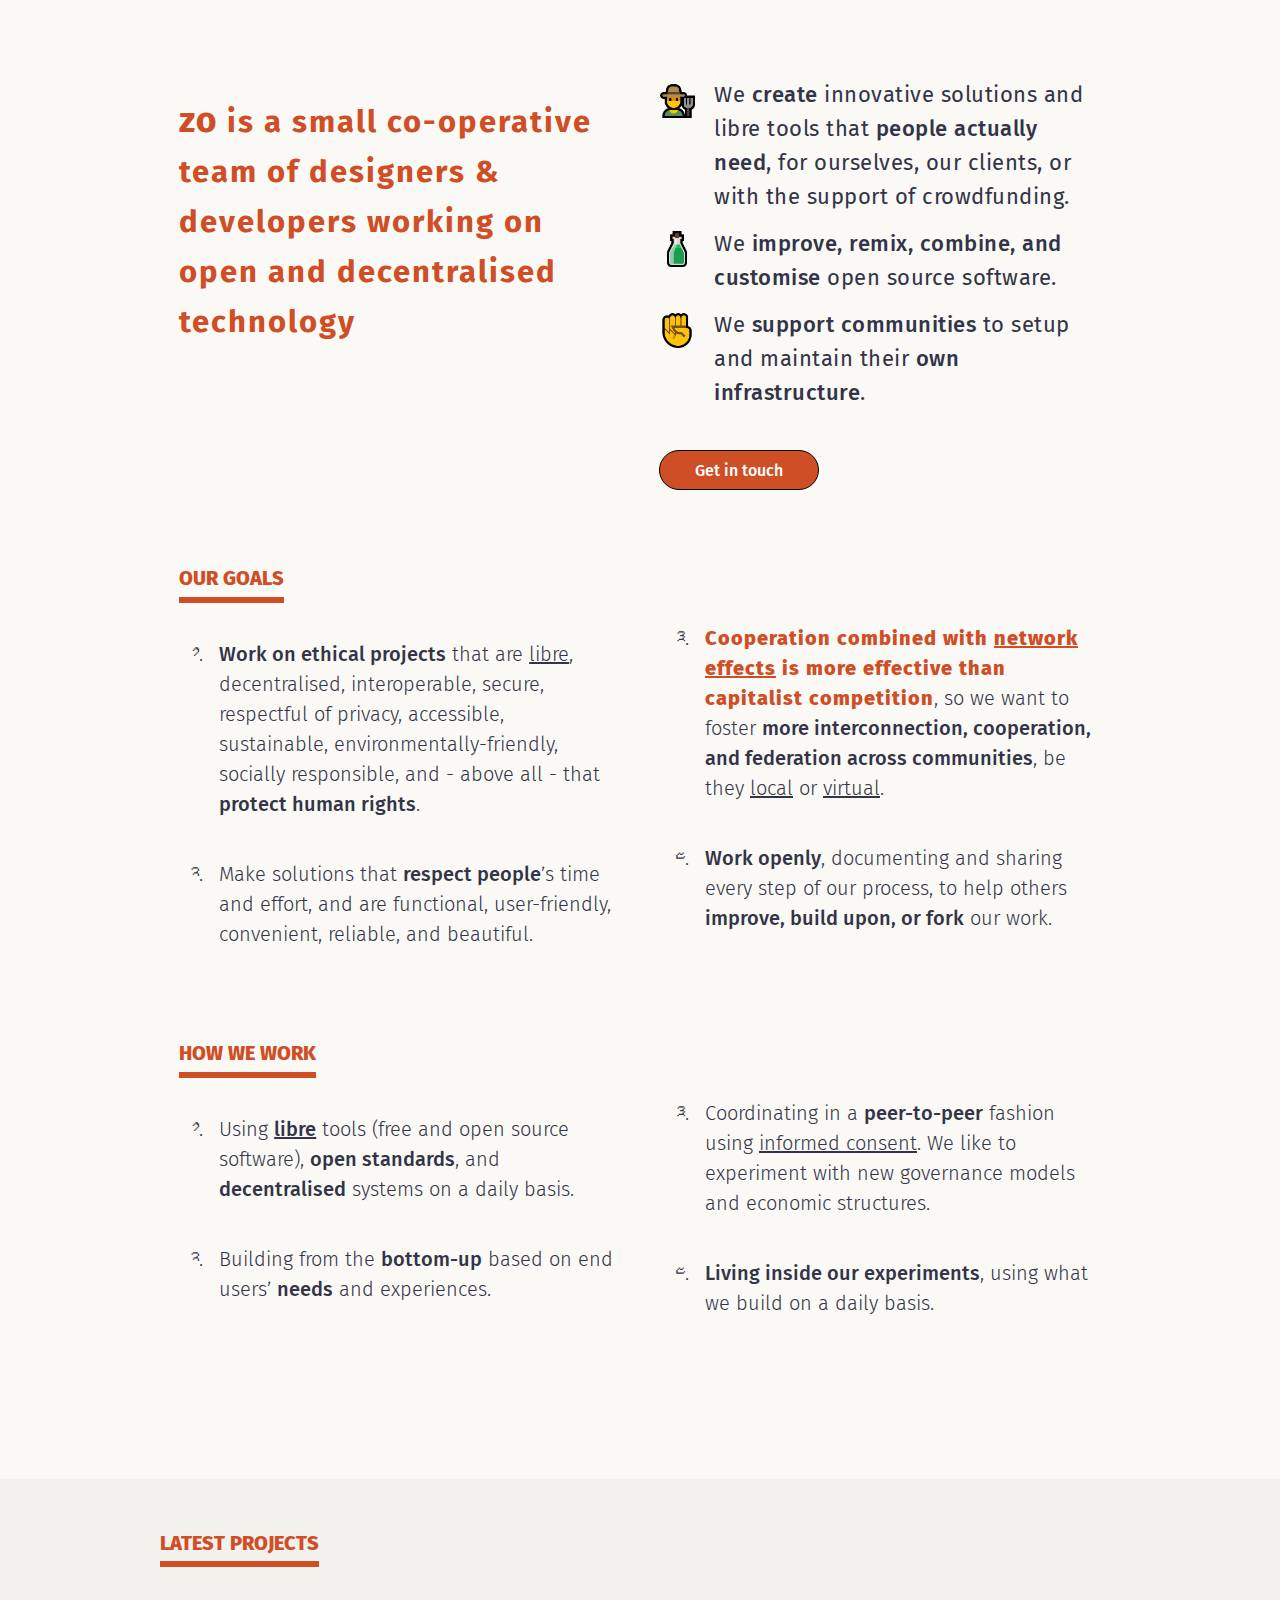
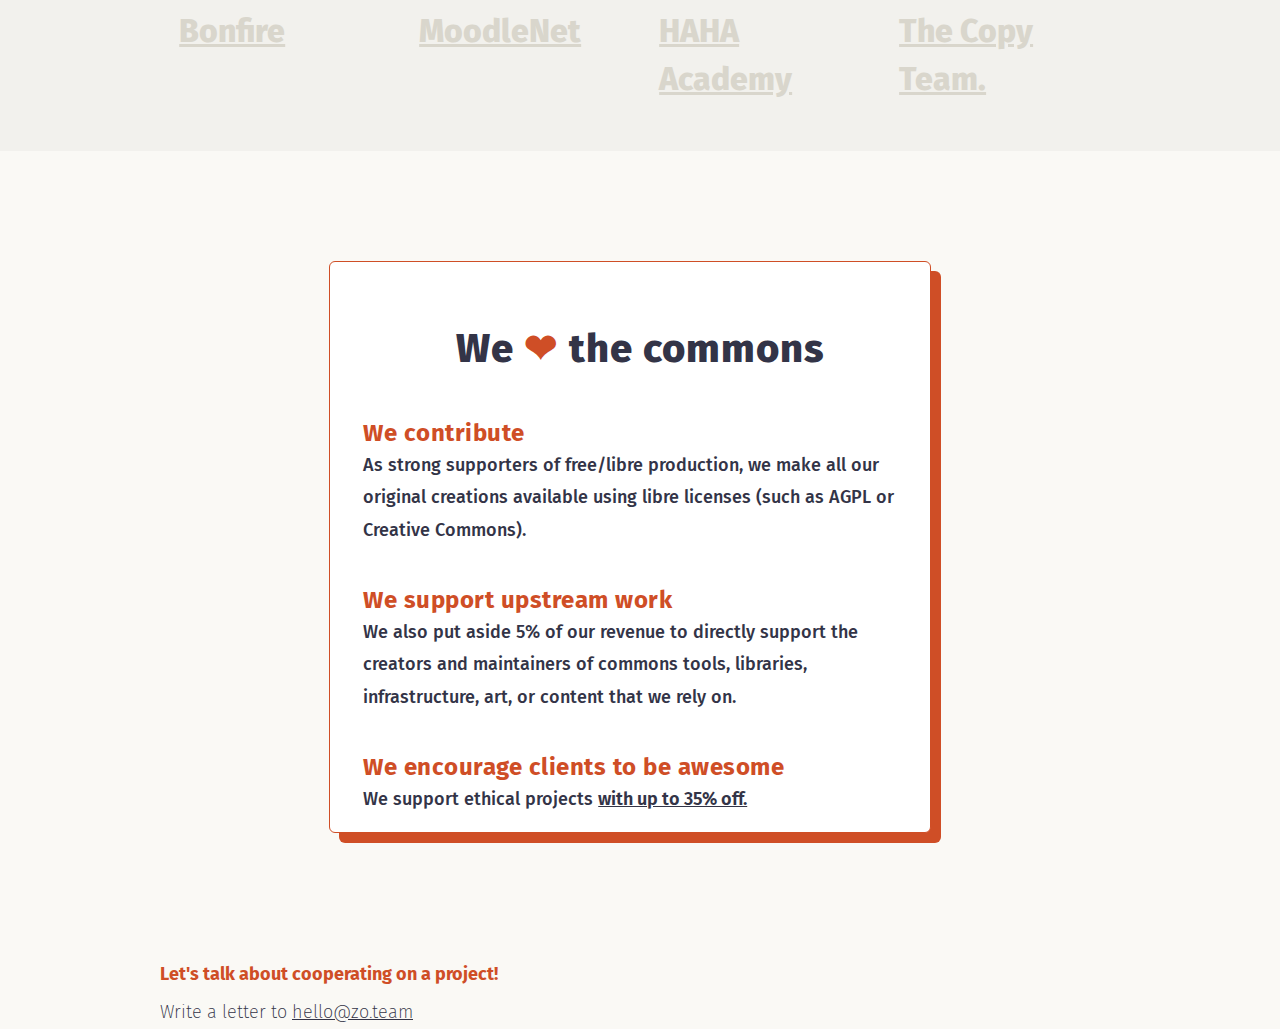
==== commit 582712ff: "Site update" ====
--- a/index.html
+++ b/index.html
@@ -1 +1 @@
-<!doctype html> <head> <meta charset=utf-8> <meta content="width=device-width,initial-scale=1" name=viewport> <meta content=#333333 name=theme-color> <base href=/ > <link href=global.css rel=stylesheet> <link href=simple-grid.min.css rel=stylesheet> <link href=manifest.json rel=manifest> <link href=favicon.png rel=icon type=image/png> <link href="https://fonts.googleapis.com/css?family=Fira+Sans:400,500,700,900&display=swap" rel=stylesheet> <link href=client/main.4041294692.css rel=stylesheet><link href=client/footer.0916c2ee.css rel=stylesheet> <noscript id=sapper-head-start></noscript><title>ZO</title><noscript id=sapper-head-end></noscript> </head> <body> <div id=sapper> <main class=svelte-92lrbf> <div class=container> <div class="svelte-sipisl hero row"> <div class=col-6> <h1 class=svelte-sipisl><strong class=svelte-sipisl>zo</strong> is a small co-operative team of designers & developers working on open and decentralised technology</h1> </div> <div class=col-6> <ul class=svelte-sipisl> <li class=svelte-sipisl> <h2 class=svelte-sipisl>We <strong class=svelte-sipisl>create</strong> innovative solutions and libre tools that <strong class=svelte-sipisl>people actually need</strong>, for ourselves, our clients, or with the support of crowdfunding. </h2> </li> <li class=svelte-sipisl> <h2 class=svelte-sipisl>We <strong class=svelte-sipisl>improve, remix, combine, and customise</strong> open source software.</h2> </li> <li class=svelte-sipisl> <h2 class=svelte-sipisl>We <strong class=svelte-sipisl>support communities</strong> to setup and maintain their <strong class=svelte-sipisl>own infrastructure</strong>.</h2> </li> </ul> <a href=#footer class=svelte-sipisl>Get in touch</a> </div> </div> <div class="svelte-zdxgx7 about row"> <div class=col-12> <h4 class=svelte-zdxgx7>Our goals</h4> <div class="svelte-zdxgx7 about_text goals"> <ul class=svelte-zdxgx7> <li class=svelte-zdxgx7><strong class=svelte-zdxgx7>Work on ethical projects</strong> that are <a href=https://en.wikipedia.org/wiki/Free_software target=_blank rel=noopener>libre</a>, decentralised, interoperable, secure, respectful of privacy, accessible, sustainable, environmentally-friendly, socially responsible, and - above all - that <strong class=svelte-zdxgx7>protect human rights</strong>. <li class=svelte-zdxgx7>Make solutions that <strong class=svelte-zdxgx7>respect people</strong>’s time and effort, and are functional, user-friendly, convenient, reliable, and beautiful. <li class=svelte-zdxgx7><span class=svelte-zdxgx7>Cooperation combined with <a href=https://en.wikipedia.org/wiki/Network_effect target=_blank rel=noopener>network effects</a> is more effective than capitalist competition</span>, so we want to foster <strong class=svelte-zdxgx7>more interconnection, cooperation, and federation across communities</strong>, be they <a href=https://en.wikipedia.org/wiki/Communalism target=_blank rel=noopener>local</a> or <a href=https://activitypub.rocks/ target=_blank rel=noopener>virtual</a>. <li class=svelte-zdxgx7><strong class=svelte-zdxgx7>Work openly</strong>, documenting and sharing every step of our process, to help others <strong class=svelte-zdxgx7>improve, build upon, or fork</strong> our work. </ul> </div> <h4 class=svelte-zdxgx7>How we work</h4> <div class="svelte-zdxgx7 about_text how"> <ul class=svelte-zdxgx7> <li class=svelte-zdxgx7>Using <strong class=svelte-zdxgx7><a href=https://en.wikipedia.org/wiki/Free_software target=_blank rel=noopener>libre</a></strong> tools (free and open source software), <strong class=svelte-zdxgx7>open standards</strong>, and <strong class=svelte-zdxgx7>decentralised</strong> systems on a daily basis. <li class=svelte-zdxgx7>Building from the <strong class=svelte-zdxgx7>bottom-up</strong> based on end users’ <strong class=svelte-zdxgx7>needs</strong> and experiences. <li class=svelte-zdxgx7>Coordinating in a <strong class=svelte-zdxgx7>peer-to-peer</strong> fashion using <a href=https://en.wikipedia.org/wiki/Sociocracy#Consent_governs_policy_decision_making_(principle_1) target=_blank rel=noopener>informed consent</a>. We like to experiment with new governance models and economic structures. <li class=svelte-zdxgx7><strong class=svelte-zdxgx7>Living inside our experiments</strong>, using what we build on a daily basis. </ul> </div> </div> </div> </div> <div class="svelte-1s9mdju showcase"> <div class=container> <div class="row collapsed"> <h4 class=svelte-1s9mdju>Latest projects</h4> <div class=row> <div class="col-3 col-6-sm"><a href=https://new.moodle.net/ target=blank class=svelte-1s9mdju>MoodleNet</a></div> <div class="col-3 col-6-sm"><a href=https://haha.academy/ target=blank class=svelte-1s9mdju>HAHA Academy</a></div> <div class="col-3 col-6-sm"><a href=https://thecopy.team/ target=blank class=svelte-1s9mdju>The Copy Team.</a></div> <div class="col-3 col-6-sm"><a href=https://cloudvault.me/ target=blank class=svelte-1s9mdju>CloudVault</a></div> </div> </div> </div> </div> <div class=container> <div class="svelte-1kuvfi2 love row"> <div class="svelte-1kuvfi2 centered col-8"> <div class="svelte-1kuvfi2 board"> <h2 class=svelte-1kuvfi2>We <strong class=svelte-1kuvfi2>️️❤</strong> the commons</h2> <div class="svelte-1kuvfi2 contribute"> <h3 class=svelte-1kuvfi2>We contribute</h3> <p class=svelte-1kuvfi2>As strong supporters of free/libre production, we make all our original creations available using libre licenses (such as AGPL or Creative Commons).</p> <h3 class=svelte-1kuvfi2>We support upstream work</h3> <p class=svelte-1kuvfi2>We also put aside 5% of our revenue to directly support the creators and maintainers of commons tools, libraries, infrastructure, art, or content that we rely on.</p> <h3 class=svelte-1kuvfi2>We encourage clients to be awesome</h3> <p class=svelte-1kuvfi2 style=margin-bottom:4px>We support ethical projects <u class=svelte-1kuvfi2>with up to 35% off.</u></p> </div> </div> </div> </div> <div class="svelte-14q6k76 footer" id=footer> <div class=row> <h3 class=svelte-14q6k76>Let's talk about cooperating on a project!</h3> <p class=svelte-14q6k76>Write a letter to <a href=mailto:hello@zo.team>hello@zo.team</a></p> </div> </div> </div> </main></div> <script>__SAPPER__={baseUrl:"",preloaded:[void 0,{}]};if('serviceWorker' in navigator)navigator.serviceWorker.register('/service-worker.js');(function(){try{eval("async function x(){}");var main="/client/client.b9ad4745.js"}catch(e){main="/client/legacy/client.b6c67f0c.js"};var s=document.createElement("script");try{new Function("if(0)import('')")();s.src=main;s.type="module";s.crossOrigin="use-credentials";}catch(e){s.src="/client/shimport@1.0.1.js";s.setAttribute("data-main",main);}document.head.appendChild(s);}());</script> +<!doctype html> <head> <meta charset=utf-8> <meta content="width=device-width,initial-scale=1" name=viewport> <meta content=#333333 name=theme-color> <base href=/ > <link href=global.css rel=stylesheet> <link href=simple-grid.min.css rel=stylesheet> <link href=manifest.json rel=manifest> <link href=favicon.png rel=icon type=image/png> <link href="https://fonts.googleapis.com/css?family=Fira+Sans:400,500,700,900&display=swap" rel=stylesheet> <link href=client/main.4041294692.css rel=stylesheet><link href=client/footer.0f80a47a.css rel=stylesheet> <noscript id=sapper-head-start></noscript><title>ZO</title><noscript id=sapper-head-end></noscript> </head> <body> <div id=sapper> <main class=svelte-92lrbf> <div class=container> <div class="svelte-sipisl hero row"> <div class=col-6> <h1 class=svelte-sipisl><strong class=svelte-sipisl>zo</strong> is a small co-operative team of designers & developers working on open and decentralised technology</h1> </div> <div class=col-6> <ul class=svelte-sipisl> <li class=svelte-sipisl> <h2 class=svelte-sipisl>We <strong class=svelte-sipisl>create</strong> innovative solutions and libre tools that <strong class=svelte-sipisl>people actually need</strong>, for ourselves, our clients, or with the support of crowdfunding. </h2> </li> <li class=svelte-sipisl> <h2 class=svelte-sipisl>We <strong class=svelte-sipisl>improve, remix, combine, and customise</strong> open source software.</h2> </li> <li class=svelte-sipisl> <h2 class=svelte-sipisl>We <strong class=svelte-sipisl>support communities</strong> to setup and maintain their <strong class=svelte-sipisl>own infrastructure</strong>.</h2> </li> </ul> <a href=#footer class=svelte-sipisl>Get in touch</a> </div> </div> <div class="svelte-zdxgx7 about row"> <div class=col-12> <h4 class=svelte-zdxgx7>Our goals</h4> <div class="svelte-zdxgx7 about_text goals"> <ul class=svelte-zdxgx7> <li class=svelte-zdxgx7><strong class=svelte-zdxgx7>Work on ethical projects</strong> that are <a href=https://en.wikipedia.org/wiki/Free_software target=_blank rel=noopener>libre</a>, decentralised, interoperable, secure, respectful of privacy, accessible, sustainable, environmentally-friendly, socially responsible, and - above all - that <strong class=svelte-zdxgx7>protect human rights</strong>. <li class=svelte-zdxgx7>Make solutions that <strong class=svelte-zdxgx7>respect people</strong>’s time and effort, and are functional, user-friendly, convenient, reliable, and beautiful. <li class=svelte-zdxgx7><span class=svelte-zdxgx7>Cooperation combined with <a href=https://en.wikipedia.org/wiki/Network_effect target=_blank rel=noopener>network effects</a> is more effective than capitalist competition</span>, so we want to foster <strong class=svelte-zdxgx7>more interconnection, cooperation, and federation across communities</strong>, be they <a href=https://en.wikipedia.org/wiki/Communalism target=_blank rel=noopener>local</a> or <a href=https://activitypub.rocks/ target=_blank rel=noopener>virtual</a>. <li class=svelte-zdxgx7><strong class=svelte-zdxgx7>Work openly</strong>, documenting and sharing every step of our process, to help others <strong class=svelte-zdxgx7>improve, build upon, or fork</strong> our work. </ul> </div> <h4 class=svelte-zdxgx7>How we work</h4> <div class="svelte-zdxgx7 about_text how"> <ul class=svelte-zdxgx7> <li class=svelte-zdxgx7>Using <strong class=svelte-zdxgx7><a href=https://en.wikipedia.org/wiki/Free_software target=_blank rel=noopener>libre</a></strong> tools (free and open source software), <strong class=svelte-zdxgx7>open standards</strong>, and <strong class=svelte-zdxgx7>decentralised</strong> systems on a daily basis. <li class=svelte-zdxgx7>Building from the <strong class=svelte-zdxgx7>bottom-up</strong> based on end users’ <strong class=svelte-zdxgx7>needs</strong> and experiences. <li class=svelte-zdxgx7>Coordinating in a <strong class=svelte-zdxgx7>peer-to-peer</strong> fashion using <a href=https://en.wikipedia.org/wiki/Sociocracy#Consent_governs_policy_decision_making_(principle_1) target=_blank rel=noopener>informed consent</a>. We like to experiment with new governance models and economic structures. <li class=svelte-zdxgx7><strong class=svelte-zdxgx7>Living inside our experiments</strong>, using what we build on a daily basis. </ul> </div> </div> </div> </div> <div class="svelte-1s9mdju showcase"> <div class=container> <div class="row collapsed"> <h4 class=svelte-1s9mdju>Latest projects</h4> <div class=row> <div class="col-3 col-6-sm"><a href=https://bonfire.cafe/ target=blank class=svelte-1s9mdju>Bonfire</a></div> <div class="col-3 col-6-sm"><a href=https://moodle.net/ target=blank class=svelte-1s9mdju>MoodleNet</a></div> <div class="col-3 col-6-sm"><a href=https://haha.academy/ target=blank class=svelte-1s9mdju>HAHA Academy</a></div> <div class="col-3 col-6-sm"><a href=https://thecopy.team/ target=blank class=svelte-1s9mdju>The Copy Team.</a></div> </div> </div> </div> </div> <div class=container> <div class="svelte-1kuvfi2 love row"> <div class="svelte-1kuvfi2 centered col-8"> <div class="svelte-1kuvfi2 board"> <h2 class=svelte-1kuvfi2>We <strong class=svelte-1kuvfi2>️️❤</strong> the commons</h2> <div class="svelte-1kuvfi2 contribute"> <h3 class=svelte-1kuvfi2>We contribute</h3> <p class=svelte-1kuvfi2>As strong supporters of free/libre production, we make all our original creations available using libre licenses (such as AGPL or Creative Commons).</p> <h3 class=svelte-1kuvfi2>We support upstream work</h3> <p class=svelte-1kuvfi2>We also put aside 5% of our revenue to directly support the creators and maintainers of commons tools, libraries, infrastructure, art, or content that we rely on.</p> <h3 class=svelte-1kuvfi2>We encourage clients to be awesome</h3> <p class=svelte-1kuvfi2 style=margin-bottom:4px>We support ethical projects <u class=svelte-1kuvfi2>with up to 35% off.</u></p> </div> </div> </div> </div> <div class="svelte-14q6k76 footer" id=footer> <div class=row> <h3 class=svelte-14q6k76>Let's talk about cooperating on a project!</h3> <p class=svelte-14q6k76>Write a letter to <a href=mailto:hello@zo.team>hello@zo.team</a></p> </div> </div> </div> </main></div> <script>__SAPPER__={baseUrl:"",preloaded:[void 0,{}]};if('serviceWorker' in navigator)navigator.serviceWorker.register('/service-worker.js');(function(){try{eval("async function x(){}");var main="/client/client.4654b175.js"}catch(e){main="/client/legacy/client.56e8ea18.js"};var s=document.createElement("script");try{new Function("if(0)import('')")();s.src=main;s.type="module";s.crossOrigin="use-credentials";}catch(e){s.src="/client/shimport@1.0.1.js";s.setAttribute("data-main",main);}document.head.appendChild(s);}());</script> 